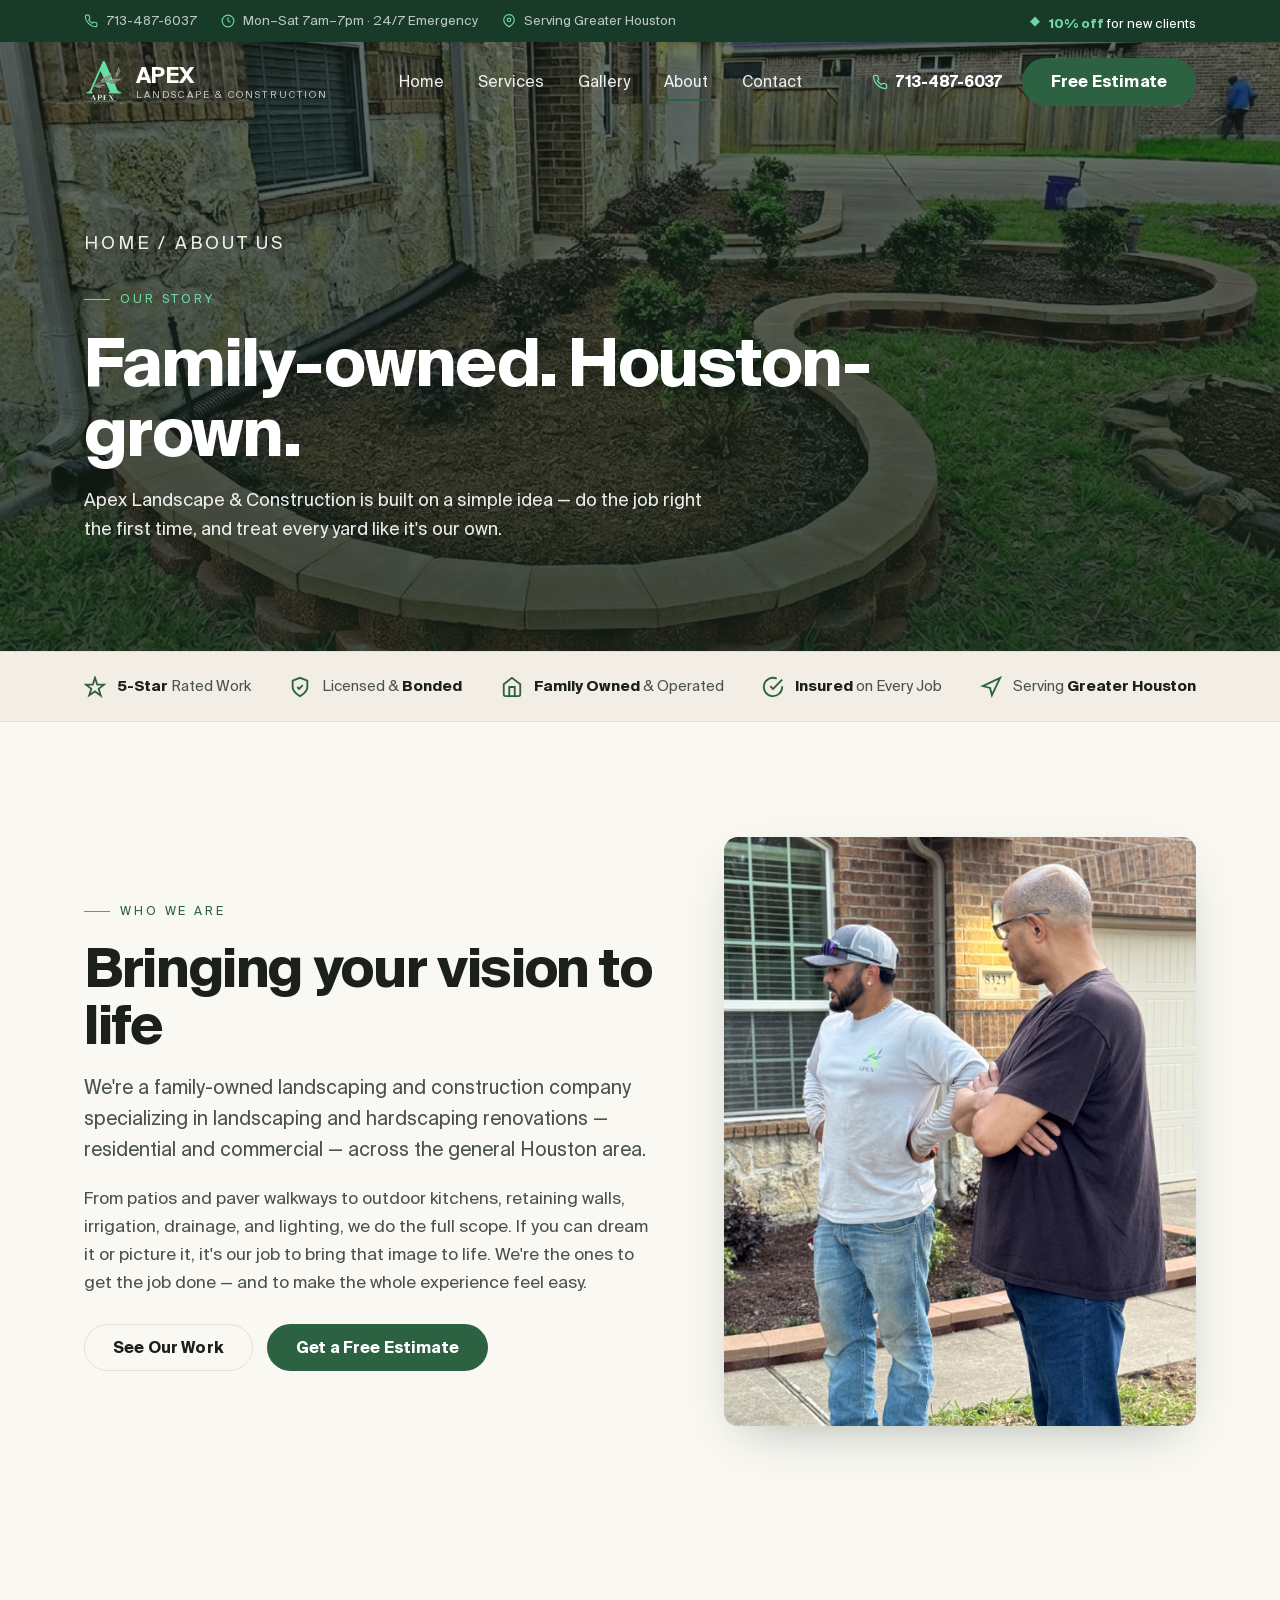
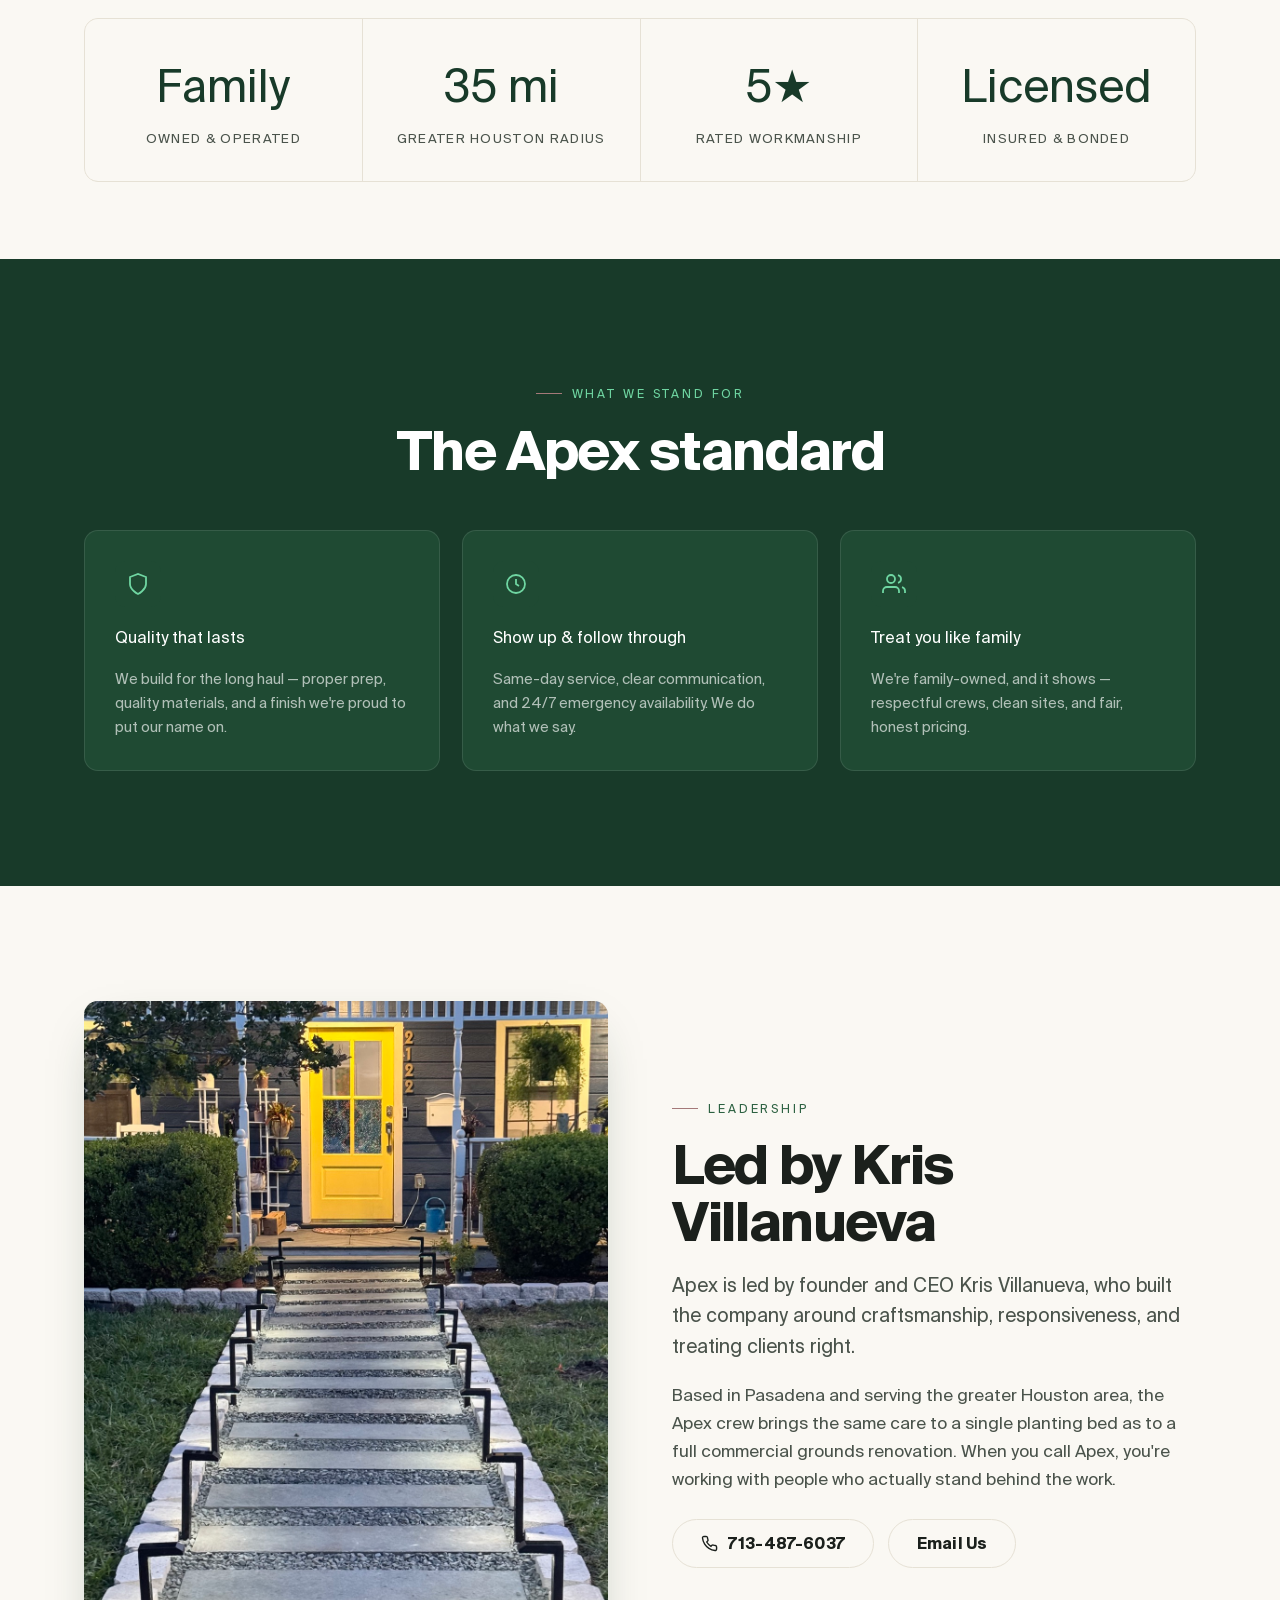
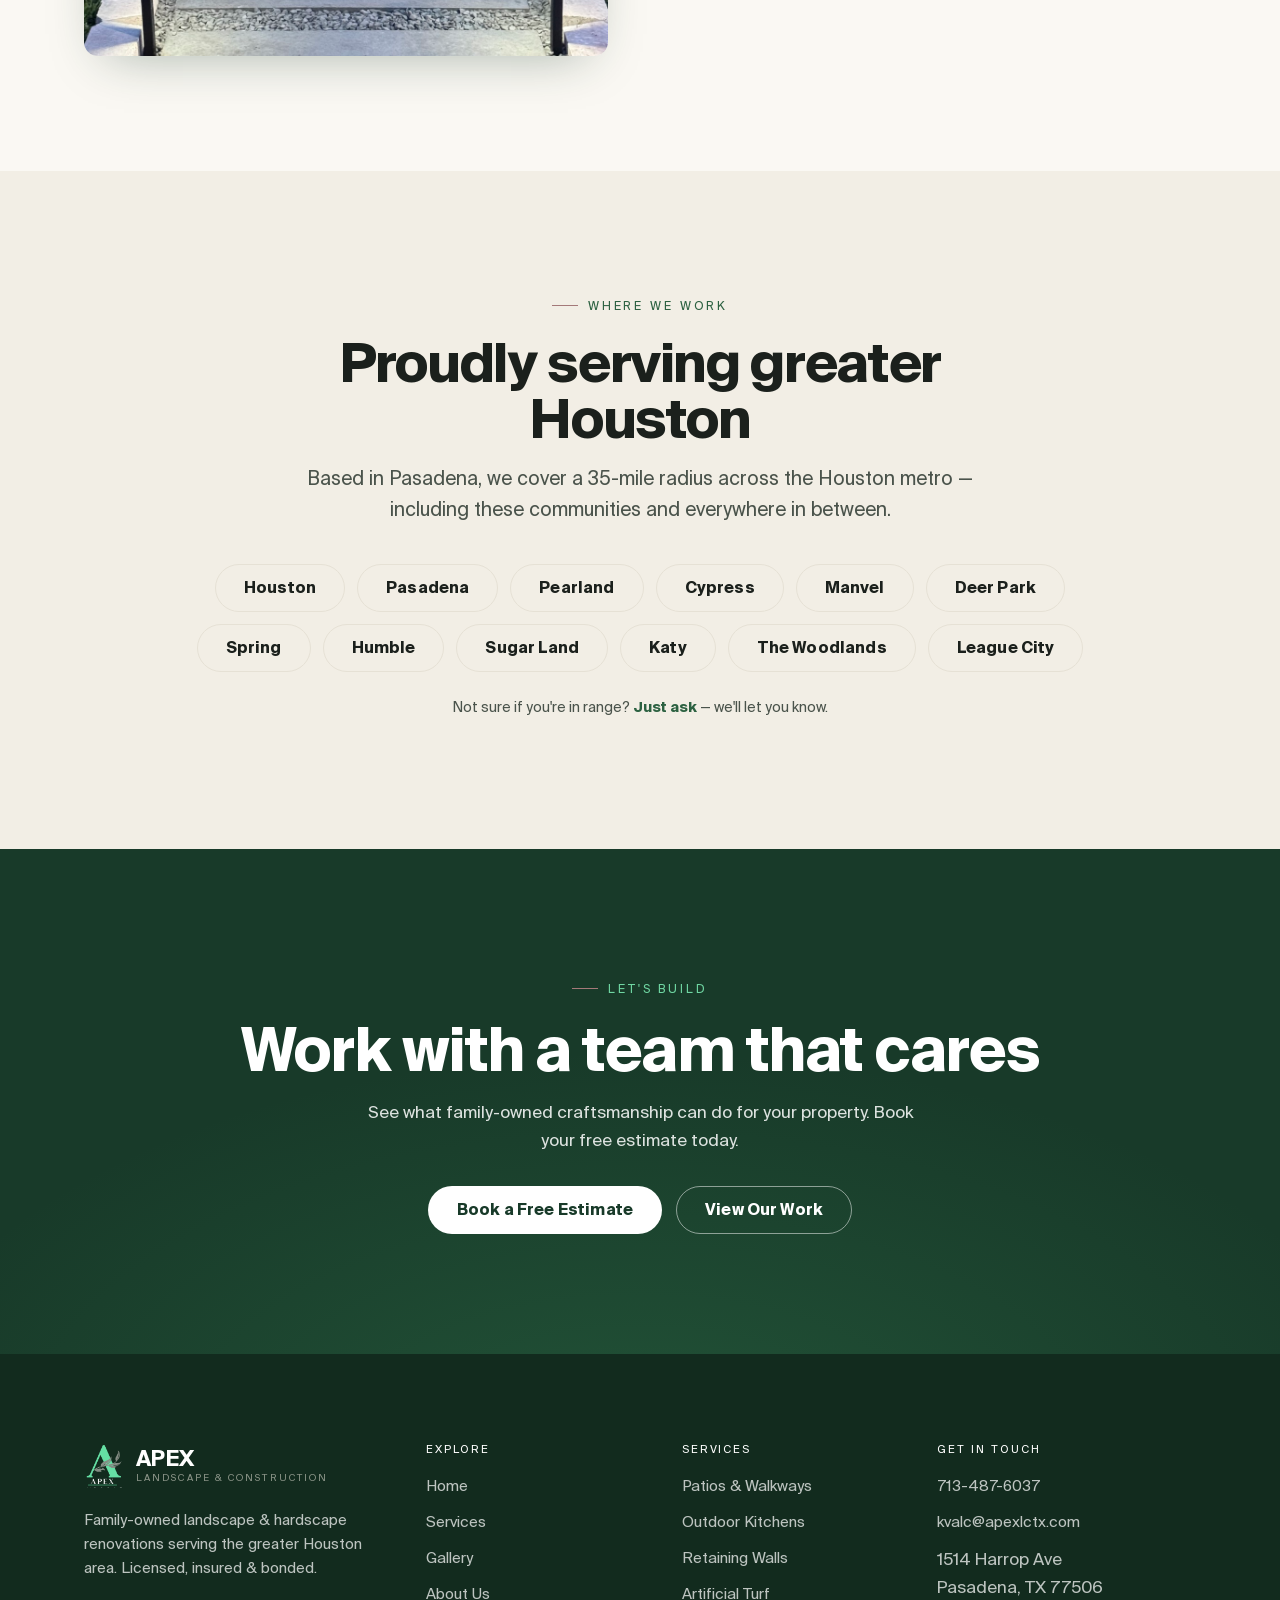
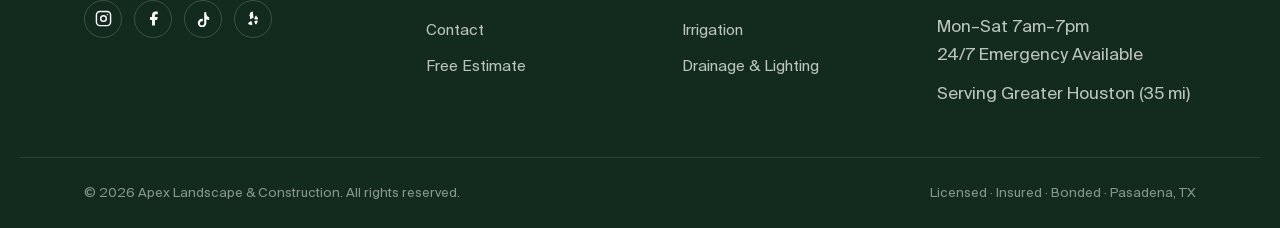
==== about.html @ d3e6e13d "new" ====
<!DOCTYPE html>
<html lang="en">
<head>
<meta charset="UTF-8">
<meta name="viewport" content="width=device-width, initial-scale=1">
<title>About Us — Apex Landscape &amp; Construction | Family-Owned, Houston</title>
<meta name="description" content="Apex Landscape &amp; Construction is a family-owned, licensed &amp; insured landscape and hardscape company serving the greater Houston area. Meet the team behind the work.">
<link rel="icon" type="image/png" href="assets/img/brand/favicon.png"><link rel="stylesheet" href="assets/css/site.css">
</head>
<body>

<!-- ============ UTILITY BAR ============ -->
<div class="utility">
  <div class="utility__inner">
    <div class="u-left">
      <span class="u-item"><svg viewBox="0 0 24 24" fill="none" stroke="currentColor" stroke-width="2"><path d="M22 16.92v3a2 2 0 0 1-2.18 2 19.79 19.79 0 0 1-8.63-3.07 19.5 19.5 0 0 1-6-6 19.79 19.79 0 0 1-3.07-8.67A2 2 0 0 1 4.11 2h3a2 2 0 0 1 2 1.72c.13.96.36 1.9.7 2.81a2 2 0 0 1-.45 2.11L8.09 9.91a16 16 0 0 0 6 6l1.27-1.27a2 2 0 0 1 2.11-.45c.9.34 1.85.57 2.81.7A2 2 0 0 1 22 16.92z"/></svg><a href="tel:+17134876037">713-487-6037</a></span>
      <span class="u-item hide-sm"><svg viewBox="0 0 24 24" fill="none" stroke="currentColor" stroke-width="2"><circle cx="12" cy="12" r="10"/><path d="M12 6v6l4 2"/></svg>Mon–Sat 7am–7pm · 24/7 Emergency</span>
      <span class="u-item hide-sm"><svg viewBox="0 0 24 24" fill="none" stroke="currentColor" stroke-width="2"><path d="M21 10c0 7-9 12-9 12s-9-5-9-12a9 9 0 0 1 18 0z"/><circle cx="12" cy="10" r="3"/></svg>Serving Greater Houston</span>
    </div>
    <div class="u-offer"><span class="diamond">◆</span>
      <span class="u-rotator">
        <span><b>10% off</b> for new clients</span>
        <span><b>10% off</b> military &amp; first responders</span>
        <span><b>Free</b> on-site estimates &amp; quotes</span>
      </span>
    </div>
  </div>
</div>

<!-- ============ NAV ============ -->
<header class="nav nav--over">
  <div class="nav__inner">
    <a href="index.html" class="brand" aria-label="Apex Landscape &amp; Construction home">
      <img src="assets/img/brand/logo-mark.png" alt="" class="brand__mark">
      <span class="brand__name"><b>APEX</b><span>Landscape &amp; Construction</span></span>
    </a>
    <nav class="nav__links" aria-label="Primary">
      <a href="index.html">Home</a><a href="services.html">Services</a><a href="gallery.html">Gallery</a><a href="about.html" class="active">About</a><a href="contact.html">Contact</a>
    </nav>
    <div class="nav__right">
      <a href="tel:+17134876037" class="nav__phone"><svg viewBox="0 0 24 24" fill="none" stroke="currentColor" stroke-width="2"><path d="M22 16.92v3a2 2 0 0 1-2.18 2 19.79 19.79 0 0 1-8.63-3.07 19.5 19.5 0 0 1-6-6 19.79 19.79 0 0 1-3.07-8.67A2 2 0 0 1 4.11 2h3a2 2 0 0 1 2 1.72c.13.96.36 1.9.7 2.81a2 2 0 0 1-.45 2.11L8.09 9.91a16 16 0 0 0 6 6l1.27-1.27a2 2 0 0 1 2.11-.45c.9.34 1.85.57 2.81.7A2 2 0 0 1 22 16.92z"/></svg>713-487-6037</a>
      <a href="estimate.html" class="btn btn--primary">Free Estimate</a>
    </div>
    <button class="nav__toggle" aria-label="Open menu"><span></span><span></span><span></span></button>
  </div>
</header>
<div class="mobile-menu" id="mobileMenu">
  <button class="mm-close" aria-label="Close menu">&times;</button>
  <a href="index.html">Home</a><a href="services.html">Services</a><a href="gallery.html">Gallery</a><a href="about.html">About</a><a href="contact.html">Contact</a><a href="estimate.html">Free Estimate</a>
  <div class="mm-contact"><a href="tel:+17134876037">713-487-6037</a><a href="mailto:kvalc@apexlctx.com">kvalc@apexlctx.com</a><span>Mon–Sat 7am–7pm · 24/7 Emergency</span></div>
</div>

<!-- ============ PAGE HERO ============ -->
<section class="phero">
  <div class="phero__media"><img src="assets/img/projects/cypress/16.jpg" alt="Apex landscaping project"></div>
  <div class="wrap">
    <p class="crumbs"><a href="index.html">Home</a> / About Us</p>
    <span class="eyebrow">Our Story</span>
    <h1>Family-owned. Houston-grown.</h1>
    <p>Apex Landscape &amp; Construction is built on a simple idea — do the job right the first time, and treat every yard like it's our own.</p>
  </div>
</section>

<!-- ============ TRUST BAR ============ -->
<div class="trustbar">
  <div class="trustbar__inner">
    <div class="tb-item"><svg viewBox="0 0 24 24" fill="none" stroke="currentColor" stroke-width="2"><path d="M12 2l2.4 7.4H22l-6 4.6 2.3 7.4-6.3-4.6L5.7 21 8 14 2 9.4h7.6z"/></svg><span><b>5-Star</b> Rated Work</span></div>
    <div class="tb-item"><svg viewBox="0 0 24 24" fill="none" stroke="currentColor" stroke-width="2"><path d="M12 22s8-4 8-10V5l-8-3-8 3v7c0 6 8 10 8 10z"/><path d="M9 12l2 2 4-4"/></svg><span>Licensed &amp; <b>Bonded</b></span></div>
    <div class="tb-item"><svg viewBox="0 0 24 24" fill="none" stroke="currentColor" stroke-width="2"><path d="M3 9l9-7 9 7v11a2 2 0 0 1-2 2H5a2 2 0 0 1-2-2z"/><path d="M9 22V12h6v10"/></svg><span><b>Family Owned</b> &amp; Operated</span></div>
    <div class="tb-item"><svg viewBox="0 0 24 24" fill="none" stroke="currentColor" stroke-width="2"><path d="M22 11.08V12a10 10 0 1 1-5.93-9.14"/><path d="M22 4L12 14.01l-3-3"/></svg><span><b>Insured</b> on Every Job</span></div>
    <div class="tb-item"><svg viewBox="0 0 24 24" fill="none" stroke="currentColor" stroke-width="2"><path d="M3 11l19-9-9 19-2-8-8-2z"/></svg><span>Serving <b>Greater Houston</b></span></div>
  </div>
</div>


<!-- ============ STORY ============ -->
<section class="section">
  <div class="wrap">
    <div class="split split--wide-text">
      <div class="reveal">
        <span class="eyebrow">Who We Are</span>
        <h2 class="h-lg">Bringing your vision to life</h2>
        <p class="lede" style="margin-top:20px">We're a family-owned landscaping and construction company specializing in landscaping and hardscaping renovations — residential and commercial — across the general Houston area.</p>
        <p style="margin-top:16px;color:var(--ink-soft)">From patios and paver walkways to outdoor kitchens, retaining walls, irrigation, drainage, and lighting, we do the full scope. If you can dream it or picture it, it's our job to bring that image to life. We're the ones to get the job done — and to make the whole experience feel easy.</p>
        <div class="btn-row" style="margin-top:28px">
          <a href="gallery.html" class="btn btn--ghost">See Our Work</a>
          <a href="estimate.html" class="btn btn--primary">Get a Free Estimate</a>
        </div>
      </div>
      <div class="split__media reveal" data-d="1"><img src="assets/img/projects/cypress/05.jpg" alt="Apex team member discussing a project with a homeowner"></div>
    </div>
  </div>
</section>

<!-- ============ STATS ============ -->
<section class="section--tight wrap">
  <div class="stats reveal">
    <div class="stat"><b>Family</b><span>Owned &amp; Operated</span></div>
    <div class="stat"><b>35 mi</b><span>Greater Houston Radius</span></div>
    <div class="stat"><b>5★</b><span>Rated Workmanship</span></div>
    <div class="stat"><b>Licensed</b><span>Insured &amp; Bonded</span></div>
  </div>
</section>

<!-- ============ VALUES ============ -->
<section class="section section--forest">
  <div class="wrap">
    <div class="section-head section-head--center reveal" style="margin-bottom:52px">
      <span class="eyebrow eyebrow--center">What We Stand For</span>
      <h2 class="h-lg">The Apex standard</h2>
    </div>
    <div class="svc-grid">
      <article class="quote reveal" style="text-align:left">
        <div style="width:46px;height:46px;border-radius:11px;background:var(--forest-2);color:var(--mint);display:grid;place-items:center;margin-bottom:18px"><svg viewBox="0 0 24 24" width="24" height="24" fill="none" stroke="currentColor" stroke-width="1.8"><path d="M12 22s8-4 8-10V5l-8-3-8 3v7c0 6 8 10 8 10z"/></svg></div>
        <p style="font-style:normal;font-family:var(--sans);font-size:1rem;color:#fff">Quality that lasts</p>
        <cite style="color:rgba(255,255,255,.65);font-family:var(--sans);font-weight:400;font-size:.92rem;margin-top:8px">We build for the long haul — proper prep, quality materials, and a finish we're proud to put our name on.</cite>
      </article>
      <article class="quote reveal" data-d="1" style="text-align:left">
        <div style="width:46px;height:46px;border-radius:11px;background:var(--forest-2);color:var(--mint);display:grid;place-items:center;margin-bottom:18px"><svg viewBox="0 0 24 24" width="24" height="24" fill="none" stroke="currentColor" stroke-width="1.8"><circle cx="12" cy="12" r="9"/><path d="M12 7v5l3 2"/></svg></div>
        <p style="font-style:normal;font-family:var(--sans);font-size:1rem;color:#fff">Show up &amp; follow through</p>
        <cite style="color:rgba(255,255,255,.65);font-family:var(--sans);font-weight:400;font-size:.92rem;margin-top:8px">Same-day service, clear communication, and 24/7 emergency availability. We do what we say.</cite>
      </article>
      <article class="quote reveal" data-d="2" style="text-align:left">
        <div style="width:46px;height:46px;border-radius:11px;background:var(--forest-2);color:var(--mint);display:grid;place-items:center;margin-bottom:18px"><svg viewBox="0 0 24 24" width="24" height="24" fill="none" stroke="currentColor" stroke-width="1.8"><path d="M17 21v-2a4 4 0 0 0-4-4H5a4 4 0 0 0-4 4v2M9 11a4 4 0 1 0 0-8 4 4 0 0 0 0 8zM23 21v-2a4 4 0 0 0-3-3.87M16 3.13a4 4 0 0 1 0 7.75"/></svg></div>
        <p style="font-style:normal;font-family:var(--sans);font-size:1rem;color:#fff">Treat you like family</p>
        <cite style="color:rgba(255,255,255,.65);font-family:var(--sans);font-weight:400;font-size:.92rem;margin-top:8px">We're family-owned, and it shows — respectful crews, clean sites, and fair, honest pricing.</cite>
      </article>
    </div>
  </div>
</section>

<!-- ============ FOUNDER ============ -->
<section class="section">
  <div class="wrap">
    <div class="split split--reverse">
      <div class="split__media reveal"><img src="assets/img/projects/houston/05.jpg" alt="Finished front walkway with lighting by Apex"></div>
      <div class="reveal" data-d="1">
        <span class="eyebrow">Leadership</span>
        <h2 class="h-lg">Led by Kris Villanueva</h2>
        <p class="lede" style="margin-top:20px">Apex is led by founder and CEO Kris Villanueva, who built the company around craftsmanship, responsiveness, and treating clients right.</p>
        <p style="margin-top:16px;color:var(--ink-soft)">Based in Pasadena and serving the greater Houston area, the Apex crew brings the same care to a single planting bed as to a full commercial grounds renovation. When you call Apex, you're working with people who actually stand behind the work.</p>
        <div style="margin-top:26px;display:flex;gap:14px;flex-wrap:wrap">
          <a href="tel:+17134876037" class="btn btn--ghost"><svg viewBox="0 0 24 24" width="17" height="17" fill="none" stroke="currentColor" stroke-width="2"><path d="M22 16.92v3a2 2 0 0 1-2.18 2 19.79 19.79 0 0 1-8.63-3.07 19.5 19.5 0 0 1-6-6 19.79 19.79 0 0 1-3.07-8.67A2 2 0 0 1 4.11 2h3a2 2 0 0 1 2 1.72c.13.96.36 1.9.7 2.81a2 2 0 0 1-.45 2.11L8.09 9.91a16 16 0 0 0 6 6l1.27-1.27a2 2 0 0 1 2.11-.45c.9.34 1.85.57 2.81.7A2 2 0 0 1 22 16.92z"/></svg>713-487-6037</a>
          <a href="mailto:kvalc@apexlctx.com" class="btn btn--ghost">Email Us</a>
        </div>
      </div>
    </div>
  </div>
</section>

<!-- ============ SERVICE AREA ============ -->
<section class="section section--cream">
  <div class="wrap">
    <div class="section-head section-head--center reveal" style="margin-bottom:40px">
      <span class="eyebrow eyebrow--center">Where We Work</span>
      <h2 class="h-lg">Proudly serving greater Houston</h2>
      <p class="lede" style="margin:16px auto 0">Based in Pasadena, we cover a 35-mile radius across the Houston metro — including these communities and everywhere in between.</p>
    </div>
    <div class="reveal" style="display:flex;flex-wrap:wrap;gap:12px;justify-content:center;max-width:900px;margin:0 auto">
      <span class="btn btn--ghost" style="pointer-events:none">Houston</span>
      <span class="btn btn--ghost" style="pointer-events:none">Pasadena</span>
      <span class="btn btn--ghost" style="pointer-events:none">Pearland</span>
      <span class="btn btn--ghost" style="pointer-events:none">Cypress</span>
      <span class="btn btn--ghost" style="pointer-events:none">Manvel</span>
      <span class="btn btn--ghost" style="pointer-events:none">Deer Park</span>
      <span class="btn btn--ghost" style="pointer-events:none">Spring</span>
      <span class="btn btn--ghost" style="pointer-events:none">Humble</span>
      <span class="btn btn--ghost" style="pointer-events:none">Sugar Land</span>
      <span class="btn btn--ghost" style="pointer-events:none">Katy</span>
      <span class="btn btn--ghost" style="pointer-events:none">The Woodlands</span>
      <span class="btn btn--ghost" style="pointer-events:none">League City</span>
    </div>
    <p class="center muted" style="margin-top:24px;font-size:.9rem">Not sure if you're in range? <a href="contact.html" style="color:var(--moss);font-weight:600">Just ask</a> — we'll let you know.</p>
  </div>
</section>

<!-- ============ FINAL CTA ============ -->
<section class="cta-final">
  <div class="wrap">
    <span class="eyebrow eyebrow--center" style="color:var(--mint);justify-content:center">Let's Build</span>
    <h2>Work with a team that cares</h2>
    <p>See what family-owned craftsmanship can do for your property. Book your free estimate today.</p>
    <div class="btn-row" style="justify-content:center">
      <a href="estimate.html" class="btn btn--light">Book a Free Estimate</a>
      <a href="gallery.html" class="btn btn--outline-light">View Our Work</a>
    </div>
  </div>
</section>

<!-- ============ FOOTER ============ -->
<footer class="footer">
  <div class="footer__top">
    <div class="footer__brand">
      <a href="index.html" class="brand"><img src="assets/img/brand/logo-mark.png" alt="" class="brand__mark"><span class="brand__name"><b>APEX</b><span>Landscape &amp; Construction</span></span></a>
      <p>Family-owned landscape &amp; hardscape renovations serving the greater Houston area. Licensed, insured &amp; bonded.</p>
      <div class="footer__socials">
        <a href="https://instagram.com/apexlctx" target="_blank" rel="noopener" aria-label="Instagram"><svg viewBox="0 0 24 24" fill="none" stroke="currentColor" stroke-width="2"><rect x="2" y="2" width="20" height="20" rx="5"/><circle cx="12" cy="12" r="4"/><circle cx="17.5" cy="6.5" r="1" fill="currentColor" stroke="none"/></svg></a>
        <a href="https://www.facebook.com/p/Apex-Landscape-Construction-61576820129948/" target="_blank" rel="noopener" aria-label="Facebook"><svg viewBox="0 0 24 24" fill="currentColor"><path d="M18 2h-3a5 5 0 0 0-5 5v3H7v4h3v8h4v-8h3l1-4h-4V7a1 1 0 0 1 1-1h3z"/></svg></a>
        <a href="https://tiktok.com/@apexlctx" target="_blank" rel="noopener" aria-label="TikTok"><svg viewBox="0 0 24 24" fill="currentColor"><path d="M16 3v3.5a5.5 5.5 0 0 0 4 4V14a8.5 8.5 0 0 1-4-1v5.5a6 6 0 1 1-6-6c.3 0 .7 0 1 .1V16a3 3 0 1 0 2 2.8V3z"/></svg></a>
        <a href="https://www.yelp.com/biz/apex-landscape-and-construction-pasadena" target="_blank" rel="noopener" aria-label="Yelp"><svg viewBox="0 0 24 24" fill="currentColor"><path d="M11 2c-2 .4-4 1.2-4 2.5V13l5-2zM9 15l-4 3c-.8.6-.5 2 .5 2.3l3.5 1c1 .3 1.8-.7 1.4-1.6l-1.4-3.7zM13 16l1.5 3.7c.4.9 1.5.7 1.9-.2l1.6-3.2c.4-.8-.3-1.7-1.2-1.5zM13 13l4 .5c1 .1 1.7-.9 1.2-1.8l-1.8-3c-.5-.9-1.9-.6-2 .4zM11 12l-3-5c-.6-1-2-.6-2.2.5"/></svg></a>
      </div>
    </div>
    <div class="footer__col"><h4>Explore</h4><a href="index.html">Home</a><a href="services.html">Services</a><a href="gallery.html">Gallery</a><a href="about.html">About Us</a><a href="contact.html">Contact</a><a href="estimate.html">Free Estimate</a></div>
    <div class="footer__col"><h4>Services</h4><a href="services.html#patios">Patios &amp; Walkways</a><a href="services.html#kitchens">Outdoor Kitchens</a><a href="services.html#walls">Retaining Walls</a><a href="services.html#turf">Artificial Turf</a><a href="services.html#irrigation">Irrigation</a><a href="services.html#lighting">Drainage &amp; Lighting</a></div>
    <div class="footer__col"><h4>Get In Touch</h4><a href="tel:+17134876037">713-487-6037</a><a href="mailto:kvalc@apexlctx.com">kvalc@apexlctx.com</a><span style="display:block;margin-bottom:11px">1514 Harrop Ave<br>Pasadena, TX 77506</span><span style="display:block;margin-bottom:11px">Mon–Sat 7am–7pm<br>24/7 Emergency Available</span><span style="display:block">Serving Greater Houston (35 mi)</span></div>
  </div>
  <div class="footer__bottom"><span>© <span data-year>2026</span> Apex Landscape &amp; Construction. All rights reserved.</span><span>Licensed · Insured · Bonded · Pasadena, TX</span></div>
</footer>
<script src="assets/js/site.js"></script>
</body>
</html>
---- assets/css/site.css ----
/* ==========================================================================
   Apex Landscape & Construction — shared design system
   Hybrid: elegant light base (Allied) + dark full-bleed image bands (ORO)
   Palette: deep earthy green primary, mauve accent, warm neutrals
   ========================================================================== */

/* ---- self-hosted Suisse Intl ---- */
@font-face{font-family:"Suisse Intl";src:url("../fonts/SuisseIntl-Light.ttf") format("truetype");font-weight:300;font-style:normal;font-display:swap}
@font-face{font-family:"Suisse Intl";src:url("../fonts/SuisseIntl-Regular.ttf") format("truetype");font-weight:400;font-style:normal;font-display:swap}
@font-face{font-family:"Suisse Intl";src:url("../fonts/SuisseIntl-Bold.ttf") format("truetype");font-weight:700;font-style:normal;font-display:swap}

:root{
  /* greens */
  --forest:#183a29;      /* deepest — dark bands, footer */
  --forest-2:#1f4a33;
  --moss:#2c6141;        /* mid green — buttons, links */
  --leaf:#3f9d63;        /* brand-adjacent bright accent */
  --mint:#6fd6a2;        /* logo mint — sparing highlights */
  /* accent */
  --clay:#a47979;        /* mauve accent from brand */
  --clay-soft:#c6a6a0;
  /* neutrals */
  --ink:#1b201c;         /* body text */
  --ink-soft:#4a534b;
  --paper:#faf8f3;       /* page background */
  --cream:#f2eee5;       /* alt section */
  --stone:#e6e1d5;       /* borders / cards */
  --sage:#8a9387;        /* logo leaf gray */
  --white:#ffffff;
  /* type */
  --display:"Suisse Intl",-apple-system,BlinkMacSystemFont,"Segoe UI",Helvetica,Arial,sans-serif;
  --sans:"Suisse Intl",-apple-system,BlinkMacSystemFont,"Segoe UI",Helvetica,Arial,sans-serif;
  --mono:"Suisse Intl",-apple-system,BlinkMacSystemFont,"Segoe UI",sans-serif;
  /* system */
  --maxw:1240px;
  --gut:clamp(20px,5vw,64px);
  --radius:14px;
  --shadow:0 18px 50px -22px rgba(24,58,41,.4);
  --shadow-sm:0 8px 24px -14px rgba(24,58,41,.35);
  --ease:cubic-bezier(.16,.84,.44,1);
}

*,*::before,*::after{box-sizing:border-box}
html{scroll-behavior:smooth;-webkit-text-size-adjust:100%}
body{
  margin:0;font-family:var(--sans);color:var(--ink);background:var(--paper);
  font-size:17px;line-height:1.65;-webkit-font-smoothing:antialiased;
  overflow-x:hidden;
}
img{max-width:100%;display:block}
a{color:inherit;text-decoration:none}
h1,h2,h3,h4{font-family:var(--display);font-weight:700;line-height:1.04;margin:0;
  letter-spacing:-.025em}
p{margin:0 0 1em}
ul{margin:0;padding:0;list-style:none}

/* ---------- layout helpers ---------- */
.wrap{max-width:var(--maxw);margin:0 auto;padding-inline:var(--gut)}
.section{padding-block:clamp(64px,9vw,130px)}
.section--tight{padding-block:clamp(48px,6vw,84px)}
.eyebrow{font-family:var(--mono);text-transform:uppercase;letter-spacing:.24em;
  font-size:12px;color:var(--moss);display:inline-flex;align-items:center;gap:10px;margin:0 0 18px}
.eyebrow::before{content:"";width:26px;height:1px;background:var(--clay)}
.eyebrow--center{justify-content:center}
.h-xl{font-size:clamp(2.6rem,6vw,5rem)}
.h-lg{font-size:clamp(2rem,4.4vw,3.4rem)}
.h-md{font-size:clamp(1.5rem,2.6vw,2.1rem)}
.lede{font-size:clamp(1.05rem,1.5vw,1.28rem);color:var(--ink-soft);line-height:1.6;max-width:60ch}
.center{text-align:center}
.muted{color:var(--ink-soft)}
em,.serif-em{font-style:italic;font-family:var(--display)}

/* ---------- buttons ---------- */
.btn{display:inline-flex;align-items:center;gap:10px;font-family:var(--sans);
  font-weight:600;font-size:.98rem;letter-spacing:.01em;padding:15px 28px;border-radius:100px;
  cursor:pointer;border:1.5px solid transparent;transition:.35s var(--ease);white-space:nowrap;line-height:1}
.btn svg{width:17px;height:17px}
.btn--primary{background:var(--moss);color:#fff}
.btn--primary:hover{background:var(--forest);transform:translateY(-2px);box-shadow:var(--shadow-sm)}
.btn--ghost{background:transparent;color:var(--ink);border-color:var(--stone)}
.btn--ghost:hover{border-color:var(--moss);color:var(--moss)}
.btn--light{background:#fff;color:var(--forest)}
.btn--light:hover{transform:translateY(-2px);box-shadow:0 16px 40px -18px rgba(0,0,0,.6)}
.btn--outline-light{background:transparent;color:#fff;border-color:rgba(255,255,255,.5)}
.btn--outline-light:hover{background:rgba(255,255,255,.12);border-color:#fff}
.btn-row{display:flex;flex-wrap:wrap;gap:14px}

/* ---------- utility bar ---------- */
.utility{position:fixed;top:0;left:0;right:0;z-index:101;background:var(--forest);
  color:rgba(255,255,255,.72);font-size:13px;transition:transform .4s var(--ease)}
.utility.hide{transform:translateY(-100%)}
.utility__inner{max-width:var(--maxw);margin:0 auto;padding-inline:var(--gut);
  height:42px;display:flex;align-items:center;justify-content:space-between;gap:20px}
.utility a{color:rgba(255,255,255,.72);transition:color .2s}
.utility a:hover{color:#fff}
.u-left{display:flex;gap:24px;align-items:center}
.u-item{display:flex;align-items:center;gap:8px;white-space:nowrap}
.u-item svg{width:14px;height:14px;color:var(--mint);flex:none}
.u-offer{display:flex;align-items:center;gap:8px;color:#fff;font-weight:500;white-space:nowrap;
  overflow:hidden}
.u-offer b{color:var(--mint)}
.u-offer .diamond{color:var(--mint)}
.u-rotator{position:relative;height:1.3em;overflow:hidden}
.u-rotator span{display:block;animation:none}
@media(max-width:860px){.u-item.hide-sm{display:none}.u-left{gap:16px}}
@media(max-width:520px){.u-offer{display:none}}

/* ---------- top nav ---------- */
.nav{position:fixed;top:42px;left:0;right:0;z-index:100;
  transition:.4s var(--ease);padding-block:16px}
.nav.scrolled{top:0}
.nav__inner{max-width:var(--maxw);margin:0 auto;padding-inline:var(--gut);
  display:flex;align-items:center;justify-content:space-between;gap:24px}
.brand{display:flex;align-items:center;gap:12px}
.brand__mark{width:40px;height:44px;object-fit:contain;flex:none}
.brand__name{display:flex;flex-direction:column;line-height:1}
.brand__name b{font-family:var(--display);font-weight:600;font-size:1.32rem;letter-spacing:.02em;color:var(--forest)}
.brand__name span{font-family:var(--mono);font-size:9.5px;letter-spacing:.22em;
  text-transform:uppercase;color:var(--sage);margin-top:4px}
.nav__links{display:flex;align-items:center;gap:34px}
.nav__links a{font-weight:500;font-size:.97rem;color:var(--ink);position:relative;padding-block:6px}
.nav__links a::after{content:"";position:absolute;left:0;bottom:0;width:0;height:2px;
  background:var(--moss);transition:width .3s var(--ease)}
.nav__links a:hover::after,.nav__links a.active::after{width:100%}
.nav__right{display:flex;align-items:center;gap:20px}
.nav__phone{display:flex;align-items:center;gap:8px;font-weight:600;color:var(--forest);font-size:.95rem}
.nav__phone svg{width:16px;height:16px;color:var(--moss)}

/* transparent-over-hero state */
.nav--over .brand__name b{color:#fff}
.nav--over .brand__name span{color:rgba(255,255,255,.7)}
.nav--over .nav__links a{color:rgba(255,255,255,.92)}
.nav--over .nav__phone{color:#fff}
.nav--over .nav__phone svg{color:var(--mint)}
.nav--over .btn--ghost{color:#fff;border-color:rgba(255,255,255,.45)}
.nav--over .btn--ghost:hover{border-color:#fff}

/* scrolled — solid */
.nav.scrolled{background:rgba(250,248,243,.92);backdrop-filter:blur(14px);
  box-shadow:0 1px 0 rgba(27,32,28,.08);padding-block:10px}
.nav.scrolled.nav--over .brand__name b{color:var(--forest)}
.nav.scrolled.nav--over .brand__name span{color:var(--sage)}
.nav.scrolled.nav--over .nav__links a{color:var(--ink)}
.nav.scrolled.nav--over .nav__phone{color:var(--forest)}
.nav.scrolled.nav--over .nav__phone svg{color:var(--moss)}
.nav.scrolled.nav--over .btn--ghost{color:var(--ink);border-color:var(--stone)}

.nav__toggle{display:none;background:none;border:0;cursor:pointer;padding:8px;flex:none}
.nav__toggle span{display:block;width:24px;height:2px;background:var(--forest);margin:5px 0;
  transition:.3s var(--ease);border-radius:2px}
.nav--over .nav__toggle span{background:#fff}
.nav.scrolled.nav--over .nav__toggle span{background:var(--forest)}

/* mobile drawer */
.mobile-menu{position:fixed;inset:0;z-index:99;background:var(--forest);
  display:flex;flex-direction:column;justify-content:center;padding:var(--gut);
  transform:translateY(-100%);transition:transform .5s var(--ease);visibility:hidden}
.mobile-menu.open{transform:translateY(0);visibility:visible}
.mobile-menu a{color:#fff;font-family:var(--display);font-size:clamp(1.8rem,7vw,2.6rem);
  padding:12px 0;border-bottom:1px solid rgba(255,255,255,.12)}
.mobile-menu .mm-contact{margin-top:32px;font-family:var(--sans);font-size:1rem;color:var(--mint);display:flex;flex-direction:column;gap:8px}
.mobile-menu .mm-contact a{font-family:var(--sans);font-size:1rem;border:0;padding:0;color:#fff}
.mm-close{position:absolute;top:22px;right:var(--gut);background:none;border:0;color:#fff;font-size:2rem;cursor:pointer;line-height:1}

/* ---------- hero ---------- */
.hero{position:relative;min-height:96vh;display:flex;align-items:center;
  color:#fff;overflow:hidden;padding-top:clamp(124px,15vh,172px);padding-bottom:clamp(48px,6vw,80px)}
.hero__media{position:absolute;inset:0;z-index:0}
.hero__media>img{width:100%;height:100%;object-fit:cover}
.hero__media::after{content:"";position:absolute;inset:0;z-index:2;
  background:
    linear-gradient(180deg,rgba(15,32,22,.5) 0%,rgba(15,32,22,.18) 42%,rgba(15,32,22,.85) 100%),
    linear-gradient(115deg,rgba(24,58,41,.55) 0%,rgba(44,97,65,.28) 45%,rgba(24,58,41,.15) 100%)}
/* crossfading Ken-Burns slideshow (b-roll feel, real projects) */
.hero__slide{position:absolute;inset:0;z-index:1;opacity:0;will-change:opacity;
  animation:heroFade 28s infinite}
.hero__slide img{width:100%;height:100%;object-fit:cover;transform:scale(1);
  will-change:transform;animation:heroZoom 28s infinite}
.hero__slide:nth-child(1),.hero__slide:nth-child(1) img{animation-delay:0s}
.hero__slide:nth-child(2),.hero__slide:nth-child(2) img{animation-delay:7s}
.hero__slide:nth-child(3),.hero__slide:nth-child(3) img{animation-delay:14s}
.hero__slide:nth-child(4),.hero__slide:nth-child(4) img{animation-delay:21s}
@keyframes heroFade{0%{opacity:0}2%{opacity:1}22%{opacity:1}26%{opacity:0}100%{opacity:0}}
@keyframes heroZoom{0%{transform:scale(1.02)}26%{transform:scale(1.1)}100%{transform:scale(1.1)}}
@media (prefers-reduced-motion:reduce){
  .hero__slide{animation:none;opacity:0}
  .hero__slide:nth-child(1){opacity:1}
  .hero__slide img{animation:none;transform:none}
}
.hero__inner{position:relative;z-index:2;max-width:var(--maxw);margin:0 auto;
  padding-inline:var(--gut);width:100%}
.hero__inner .eyebrow{color:var(--mint)}
.hero__inner .eyebrow::before{background:var(--mint)}
.hero h1{font-size:clamp(2.7rem,7vw,5.6rem);max-width:16ch;text-shadow:0 2px 30px rgba(0,0,0,.35)}
.hero__sub{font-size:clamp(1.05rem,1.6vw,1.35rem);max-width:52ch;margin:22px 0 32px;
  color:rgba(255,255,255,.92)}
.hero__meta{display:flex;flex-wrap:wrap;gap:26px;margin-top:38px;padding-top:26px;
  border-top:1px solid rgba(255,255,255,.2)}
.hero__meta li{display:flex;align-items:center;gap:10px;font-size:.92rem;color:rgba(255,255,255,.9)}
.hero__meta svg{width:18px;height:18px;color:var(--mint);flex:none}

/* page hero (interior pages) */
.phero{position:relative;padding-top:clamp(140px,18vw,210px);padding-bottom:clamp(56px,7vw,90px);
  color:#fff;overflow:hidden}
.phero__media{position:absolute;inset:0;z-index:0}
.phero__media img{width:100%;height:100%;object-fit:cover}
.phero__media::after{content:"";position:absolute;inset:0;
  background:linear-gradient(180deg,rgba(15,32,22,.6),rgba(15,32,22,.78))}
.phero .wrap{position:relative;z-index:2}
.phero .eyebrow{color:var(--mint)}
.phero .eyebrow::before{background:var(--mint)}
.phero h1{font-size:clamp(2.4rem,5.5vw,4.2rem);max-width:18ch}
.phero p{color:rgba(255,255,255,.9);max-width:54ch;margin-top:18px;font-size:1.12rem}
.crumbs{font-family:var(--mono);font-size:11px;letter-spacing:.16em;text-transform:uppercase;
  color:rgba(255,255,255,.6);margin-bottom:22px}
.crumbs a:hover{color:#fff}

/* ---------- generic sections ---------- */
.section--cream{background:var(--cream)}
.section--forest{background:var(--forest);color:#fff}
.section--forest .lede,.section--forest .muted{color:rgba(255,255,255,.8)}
.section--forest .eyebrow{color:var(--mint)}
.split{display:grid;grid-template-columns:1fr 1fr;gap:clamp(32px,5vw,72px);align-items:center}
.split>*{min-width:0}
.split--wide-text{grid-template-columns:1.1fr .9fr}
.split--form{align-items:start;grid-template-columns:1.15fr .85fr}
.split__media{border-radius:var(--radius);overflow:hidden;box-shadow:var(--shadow);aspect-ratio:4/5}
.split__media img{width:100%;height:100%;object-fit:cover}
.section-head{max-width:64ch}
.section-head--center{margin:0 auto;text-align:center}

/* ---------- stat strip ---------- */
.stats{display:grid;grid-template-columns:repeat(4,1fr);gap:1px;background:var(--stone);
  border:1px solid var(--stone);border-radius:var(--radius);overflow:hidden}
.stats--forest{background:rgba(255,255,255,.12);border-color:transparent}
.stat{background:var(--paper);padding:30px 24px;text-align:center}
.stats--forest .stat{background:var(--forest-2)}
.stat b{font-family:var(--display);font-size:clamp(2rem,3.5vw,2.9rem);color:var(--forest);display:block;font-weight:500}
.stats--forest .stat b{color:var(--mint)}
.stat span{font-size:.82rem;color:var(--ink-soft);text-transform:uppercase;letter-spacing:.1em;font-family:var(--mono)}
.stats--forest .stat span{color:rgba(255,255,255,.7)}

/* ---------- service cards ---------- */
.svc-grid{display:grid;grid-template-columns:repeat(3,1fr);gap:22px}
.svc-card{background:#fff;border:1px solid var(--stone);border-radius:var(--radius);
  padding:32px 28px;transition:.4s var(--ease);position:relative;overflow:hidden}
.svc-card:hover{transform:translateY(-6px);box-shadow:var(--shadow);border-color:transparent}
.svc-card__icon{width:52px;height:52px;border-radius:12px;background:var(--cream);
  display:grid;place-items:center;margin-bottom:20px;color:var(--moss);transition:.4s var(--ease)}
.svc-card:hover .svc-card__icon{background:var(--moss);color:#fff}
.svc-card__icon svg{width:26px;height:26px}
.svc-card h3{font-size:1.28rem;margin-bottom:10px}
.svc-card p{font-size:.96rem;color:var(--ink-soft);margin:0}
.svc-card__link{display:inline-flex;align-items:center;gap:6px;margin-top:18px;
  font-weight:600;font-size:.9rem;color:var(--moss)}

/* image-forward service tiles (with photo) */
.tile-grid{display:grid;grid-template-columns:repeat(3,1fr);gap:20px}
.tile{position:relative;border-radius:var(--radius);overflow:hidden;aspect-ratio:4/5;
  display:flex;align-items:flex-end;color:#fff;isolation:isolate}
.tile img{position:absolute;inset:0;width:100%;height:100%;object-fit:cover;z-index:-2;transition:.7s var(--ease)}
.tile::after{content:"";position:absolute;inset:0;z-index:-1;
  background:linear-gradient(180deg,rgba(15,32,22,0) 30%,rgba(15,32,22,.85))}
.tile:hover img{transform:scale(1.06)}
.tile__body{padding:26px}
.tile__body h3{font-size:1.35rem}
.tile__body p{font-size:.9rem;color:rgba(255,255,255,.82);margin:6px 0 0}

/* ---------- process steps ---------- */
.steps{display:grid;grid-template-columns:repeat(4,1fr);gap:24px;counter-reset:step}
.step{position:relative;padding-top:28px}
.step::before{counter-increment:step;content:"0" counter(step);
  font-family:var(--display);font-size:2.6rem;color:var(--clay);opacity:.5;display:block;margin-bottom:8px}
.step h3{font-size:1.2rem;margin-bottom:8px}
.step p{font-size:.94rem;color:var(--ink-soft);margin:0}
.section--forest .step p{color:rgba(255,255,255,.72)}
.section--forest .step::before{color:var(--mint)}

/* ---------- full-bleed dark image band ---------- */
.band{position:relative;color:#fff;text-align:center;overflow:hidden;
  padding-block:clamp(90px,14vw,180px)}
.band__media{position:absolute;inset:0;z-index:0}
.band__media img{width:100%;height:100%;object-fit:cover}
.band__media::after{content:"";position:absolute;inset:0;background:rgba(15,32,22,.68)}
.band .wrap{position:relative;z-index:2}
.band h2{font-size:clamp(2rem,4.6vw,3.6rem);max-width:20ch;margin:0 auto}
.band p{max-width:52ch;margin:18px auto 30px;color:rgba(255,255,255,.88)}

/* ---------- testimonials ---------- */
.quote-grid{display:grid;grid-template-columns:repeat(3,1fr);gap:22px}
.quote{background:#fff;border:1px solid var(--stone);border-radius:var(--radius);padding:30px}
.section--forest .quote{background:var(--forest-2);border-color:rgba(255,255,255,.1)}
.quote .stars{color:var(--leaf);letter-spacing:2px;margin-bottom:14px;font-size:1rem}
.quote p{font-size:1.05rem;line-height:1.6;font-weight:400;color:var(--ink)}
.section--forest .quote p{color:#fff}
.quote cite{display:block;margin-top:16px;font-style:normal;font-weight:600;font-size:.9rem;color:var(--moss)}
.section--forest .quote cite{color:var(--mint)}
.quote cite span{display:block;font-weight:400;color:var(--ink-soft);font-size:.82rem}
.section--forest .quote cite span{color:rgba(255,255,255,.6)}

/* ---------- promo / offers ---------- */
.offers{display:grid;grid-template-columns:repeat(3,1fr);gap:20px}
.offer{border:1.5px dashed var(--clay-soft);border-radius:var(--radius);padding:28px;
  background:linear-gradient(180deg,#fff,var(--cream));text-align:center}
.offer b{font-family:var(--display);font-size:2.4rem;color:var(--clay);display:block}
.offer h3{font-size:1.1rem;margin:6px 0 6px}
.offer p{font-size:.9rem;color:var(--ink-soft);margin:0}

/* ---------- forms ---------- */
.form{display:grid;gap:18px}
.form__row{display:grid;grid-template-columns:1fr 1fr;gap:18px}
.field{display:flex;flex-direction:column;gap:7px}
.field label{font-size:.82rem;font-weight:600;letter-spacing:.02em;color:var(--forest)}
.field label .req{color:var(--clay)}
.field input,.field select,.field textarea{
  font-family:var(--sans);font-size:1rem;padding:13px 15px;border:1.5px solid var(--stone);
  border-radius:10px;background:#fff;color:var(--ink);transition:.25s var(--ease);width:100%}
.field textarea{resize:vertical;min-height:120px}
.field input:focus,.field select:focus,.field textarea:focus{
  outline:none;border-color:var(--moss);box-shadow:0 0 0 4px rgba(44,97,65,.12)}
.field--full{grid-column:1/-1}
.hp{position:absolute;left:-9999px;opacity:0;height:0;width:0}
.form__note{font-size:.82rem;color:var(--ink-soft)}
.form-success{display:none;background:var(--cream);border:1.5px solid var(--moss);
  border-radius:var(--radius);padding:26px 28px;color:var(--forest)}
.form-success.show{display:block}
.form-success h3{color:var(--forest);margin-bottom:6px}
.chips{display:flex;flex-wrap:wrap;gap:10px}
.chip{position:relative}
.chip input{position:absolute;opacity:0}
.chip label{display:inline-block;padding:9px 16px;border:1.5px solid var(--stone);border-radius:100px;
  font-size:.88rem;font-weight:500;cursor:pointer;transition:.25s var(--ease);color:var(--ink-soft)}
.chip input:checked+label{background:var(--moss);border-color:var(--moss);color:#fff}
.chip input:focus-visible+label{box-shadow:0 0 0 3px rgba(44,97,65,.25)}

/* ---------- contact info panel ---------- */
.info-list{display:grid;gap:22px}
.info-item{display:flex;gap:16px;align-items:flex-start}
.info-item__ic{width:44px;height:44px;border-radius:11px;background:var(--cream);color:var(--moss);
  display:grid;place-items:center;flex:none}
.section--forest .info-item__ic{background:var(--forest-2);color:var(--mint)}
.info-item__ic svg{width:21px;height:21px}
.info-item b{display:block;font-size:.78rem;text-transform:uppercase;letter-spacing:.12em;
  font-family:var(--mono);color:var(--sage);margin-bottom:3px}
.info-item a,.info-item span{color:var(--ink);font-weight:500}
.section--forest .info-item a,.section--forest .info-item span{color:#fff}
.section--forest .info-item b{color:rgba(255,255,255,.55)}

/* ---------- gallery ---------- */
.gal-filter{display:flex;flex-wrap:wrap;gap:10px;justify-content:center;margin-bottom:40px}
.gal-filter button{font-family:var(--sans);font-weight:600;font-size:.88rem;padding:9px 18px;
  border-radius:100px;border:1.5px solid var(--stone);background:#fff;color:var(--ink-soft);
  cursor:pointer;transition:.25s var(--ease)}
.gal-filter button:hover{border-color:var(--moss);color:var(--moss)}
.gal-filter button.active{background:var(--forest);border-color:var(--forest);color:#fff}
.masonry{columns:3;column-gap:16px}
.masonry figure{margin:0 0 16px;break-inside:avoid;border-radius:12px;overflow:hidden;
  position:relative;cursor:pointer;background:var(--stone)}
.masonry img{width:100%;display:block;transition:.6s var(--ease)}
.masonry figure::after{content:"";position:absolute;inset:0;background:rgba(15,32,22,0);transition:.35s var(--ease)}
.masonry figure:hover img{transform:scale(1.04)}
.masonry figure:hover::after{background:rgba(15,32,22,.18)}
.masonry figure figcaption{position:absolute;left:14px;bottom:12px;z-index:2;color:#fff;
  font-family:var(--mono);font-size:10.5px;letter-spacing:.14em;text-transform:uppercase;
  opacity:0;transform:translateY(6px);transition:.35s var(--ease);text-shadow:0 1px 6px rgba(0,0,0,.5)}
.masonry figure:hover figcaption{opacity:1;transform:translateY(0)}

/* lightbox */
.lightbox{position:fixed;inset:0;z-index:200;background:rgba(12,22,16,.94);
  display:none;align-items:center;justify-content:center;padding:24px}
.lightbox.open{display:flex}
.lightbox img{max-width:92vw;max-height:86vh;border-radius:8px;box-shadow:0 30px 80px rgba(0,0,0,.6)}
.lightbox__close,.lightbox__nav{position:absolute;background:rgba(255,255,255,.1);border:0;color:#fff;
  cursor:pointer;width:52px;height:52px;border-radius:50%;display:grid;place-items:center;
  font-size:1.5rem;transition:.25s var(--ease)}
.lightbox__close:hover,.lightbox__nav:hover{background:rgba(255,255,255,.25)}
.lightbox__close{top:24px;right:24px}
.lightbox__nav{top:50%;transform:translateY(-50%)}
.lb-prev{left:20px}.lb-next{right:20px}
.lb-count{position:absolute;bottom:24px;left:50%;transform:translateX(-50%);color:rgba(255,255,255,.7);
  font-family:var(--mono);font-size:12px;letter-spacing:.1em}

/* ---------- comet-trace quick form ---------- */
@property --cometA{syntax:"<angle>";inherits:false;initial-value:0deg}
.quickform{display:grid;grid-template-columns:1fr 1.05fr;gap:clamp(36px,5vw,72px);align-items:center}
.quickform>*{min-width:0}
.quickform .eyebrow{color:var(--mint)}
.quickform .eyebrow::before{background:var(--mint)}
.comet-card{position:relative;padding:2px;border-radius:24px;overflow:hidden;box-shadow:0 30px 70px -30px rgba(0,0,0,.6)}
.comet-card::before{content:"";position:absolute;inset:-60%;z-index:0;
  background:conic-gradient(from var(--cometA),
    transparent 0 66%,rgba(111,214,162,.12) 76%,rgba(111,214,162,.65) 87%,
    var(--mint) 91%,#eafff4 93.5%,var(--mint) 96%,transparent 99%);
  animation:cometSpin 4.8s linear infinite}
.comet-card::after{content:"";position:absolute;inset:2px;border-radius:22px;
  background:var(--paper);z-index:1}
.comet-card__inner{position:relative;z-index:2;padding:clamp(26px,3vw,40px)}
.comet-card__inner h3{font-size:1.5rem;margin-bottom:6px}
@keyframes cometSpin{to{--cometA:360deg}}
@media (prefers-reduced-motion:reduce){
  .comet-card::before{animation:none;
    background:conic-gradient(from 130deg,transparent 0 70%,var(--mint) 90%,#eafff4 93%,transparent 98%)}
}
@supports not (background: conic-gradient(from var(--cometA), red, blue)){
  .comet-card{background:linear-gradient(120deg,var(--mint),var(--moss))}
}

/* ---------- CTA band ---------- */
.cta-final{background:var(--forest);color:#fff;text-align:center;
  padding-block:clamp(70px,10vw,120px);position:relative;overflow:hidden}
.cta-final::before{content:"";position:absolute;inset:0;opacity:.5;
  background:radial-gradient(60% 80% at 50% 120%,rgba(63,157,99,.5),transparent)}
.cta-final .wrap{position:relative;z-index:2}
.cta-final h2{font-size:clamp(2.2rem,5vw,3.8rem);max-width:20ch;margin:0 auto}
.cta-final p{max-width:50ch;margin:18px auto 32px;color:rgba(255,255,255,.85)}

/* ---------- footer ---------- */
.footer{background:#122b1e;color:rgba(255,255,255,.72);padding-top:clamp(60px,8vw,90px)}
.footer__top{display:grid;grid-template-columns:1.4fr 1fr 1fr 1.2fr;gap:40px;
  max-width:var(--maxw);margin:0 auto;padding-inline:var(--gut);padding-bottom:50px}
.footer__brand .brand__name b{color:#fff}
.footer__brand .brand__name span{color:var(--sage)}
.footer__brand p{margin:20px 0 0;font-size:.94rem;max-width:34ch;line-height:1.6}
.footer h4{color:#fff;font-family:var(--mono);font-size:11px;letter-spacing:.18em;
  text-transform:uppercase;font-weight:400;margin:0 0 18px}
.footer__col a,.footer__col li{display:block;font-size:.95rem;margin-bottom:11px;transition:.2s}
.footer__col a:hover{color:var(--mint)}
.footer__socials{display:flex;gap:12px;margin-top:20px}
.footer__socials a{width:38px;height:38px;border-radius:50%;border:1px solid rgba(255,255,255,.18);
  display:grid;place-items:center;color:#fff}
.footer__socials a:hover{background:var(--moss);border-color:var(--moss)}
.footer__socials svg{width:17px;height:17px}
.footer__bottom{border-top:1px solid rgba(255,255,255,.1);padding-block:24px;
  max-width:var(--maxw);margin:0 auto;padding-inline:var(--gut);
  display:flex;justify-content:space-between;flex-wrap:wrap;gap:12px;font-size:.82rem;color:rgba(255,255,255,.5)}

/* ---------- hero split + lead form ---------- */
.hero__grid{position:relative;z-index:2;display:grid;grid-template-columns:1.08fr .92fr;
  gap:clamp(32px,4vw,60px);align-items:center;width:100%}
.hero__grid>*{min-width:0}
.leadcard{position:relative;background:#fff;color:var(--ink);border-radius:var(--radius);
  padding:clamp(24px,2.4vw,32px);box-shadow:0 40px 90px -30px rgba(0,0,0,.55);text-align:left}
.leadcard__tag{position:absolute;top:-13px;left:26px;background:var(--moss);color:#fff;
  font-family:var(--mono);font-size:11px;letter-spacing:.1em;text-transform:uppercase;
  padding:6px 14px;border-radius:100px;font-weight:600}
.leadcard h3{font-size:1.55rem;margin-bottom:6px}
.leadcard .lc-sub{font-size:.95rem;color:var(--ink-soft);margin-bottom:20px}
.leadcard .form{gap:13px}
.lc-fine{font-size:.78rem;color:var(--ink-soft);margin:2px 0 0;
  display:flex;align-items:center;justify-content:flex-start;gap:6px}
.lc-fine svg{width:13px;height:13px;color:var(--moss);flex:none}
.hero-float{position:absolute;right:-16px;bottom:-30px;z-index:5;display:flex;align-items:center;gap:12px;
  background:var(--forest);border:1px solid rgba(255,255,255,.14);border-radius:14px;padding:12px 18px;
  box-shadow:var(--shadow)}
.hero-float__ic{width:38px;height:38px;border-radius:10px;background:var(--forest-2);display:grid;
  place-items:center;flex:none;color:var(--mint)}
.hero-float__ic svg{width:19px;height:19px}
.hero-float b{font-size:.86rem;color:#fff;display:block;line-height:1.2}
.hero-float span{font-size:.74rem;color:rgba(255,255,255,.65)}
@media(max-width:1080px){.hero-float{display:none}}

/* ---------- offer strip ---------- */
.offerstrip{background:var(--moss);color:#fff}
.offerstrip__inner{max-width:var(--maxw);margin:0 auto;padding-inline:var(--gut);
  min-height:60px;display:flex;align-items:center;justify-content:center;gap:38px;flex-wrap:wrap;
  padding-block:14px}
.offerstrip .o{display:flex;align-items:center;gap:11px;font-size:.98rem}
.offerstrip .o svg{width:20px;height:20px;flex:none}
.offerstrip .o b{font-weight:700}
.offerstrip .sep{width:5px;height:5px;border-radius:50%;background:rgba(255,255,255,.5)}
@media(max-width:760px){.offerstrip .sep{display:none}.offerstrip__inner{gap:16px}}

/* ---------- trust bar ---------- */
.trustbar{background:var(--cream);border-block:1px solid var(--stone)}
.trustbar__inner{max-width:var(--maxw);margin:0 auto;padding:22px var(--gut);
  display:flex;align-items:center;justify-content:space-between;gap:24px;flex-wrap:wrap}
.tb-item{display:flex;align-items:center;gap:11px;font-size:.92rem;color:var(--ink-soft);font-weight:500}
.tb-item svg{width:22px;height:22px;color:var(--moss);flex:none}
.tb-item b{color:var(--ink);font-weight:700}
@media(max-width:900px){.trustbar__inner{gap:16px 24px;justify-content:flex-start}}

/* ---------- comparison ---------- */
.cmp-grid{display:grid;grid-template-columns:1fr 1fr;gap:22px;max-width:960px;margin:0 auto}
.cmp-col{border-radius:var(--radius);padding:34px 30px;border:1px solid var(--stone);background:#fff}
.cmp-col.typical{background:var(--cream)}
.cmp-col.apex{position:relative;background:var(--forest);color:#fff;border-color:transparent}
.cmp-col .cmp-tag{font-family:var(--mono);font-size:11px;letter-spacing:.14em;text-transform:uppercase;
  color:var(--sage);margin-bottom:4px}
.cmp-col.apex .cmp-tag{color:var(--mint)}
.cmp-col h3{font-size:1.35rem;margin-bottom:20px}
.cmp-col ul{display:grid;gap:14px}
.cmp-col li{display:flex;gap:12px;align-items:flex-start;font-size:.96rem;color:var(--ink-soft)}
.cmp-col.apex li{color:rgba(255,255,255,.9)}
.cmp-col li svg{width:20px;height:20px;flex:none;margin-top:1px}
.cmp-col.typical li svg{color:var(--clay)}
.cmp-col.apex li svg{color:var(--mint)}
.badge-best{position:absolute;top:-13px;right:26px;background:var(--mint);color:var(--forest);
  font-family:var(--mono);font-size:11px;letter-spacing:.08em;text-transform:uppercase;font-weight:700;
  padding:6px 14px;border-radius:100px}
@media(max-width:760px){.cmp-grid{grid-template-columns:1fr}}

/* ---------- FAQ accordion ---------- */
.faq{max-width:820px;margin:0 auto}
.faq-item{border-bottom:1px solid var(--stone)}
.faq-q{width:100%;background:none;border:0;text-align:left;cursor:pointer;
  padding:24px 44px 24px 0;font-family:var(--display);font-weight:700;font-size:1.12rem;
  color:var(--ink);position:relative;letter-spacing:-.01em}
.faq-q::after{content:"+";position:absolute;right:4px;top:50%;transform:translateY(-50%);
  font-size:26px;font-weight:400;color:var(--moss);transition:transform .3s var(--ease)}
.faq-item.open .faq-q::after{content:"";width:16px;height:2px;background:var(--moss);right:6px;border-radius:2px}
.faq-a{max-height:0;overflow:hidden;transition:max-height .4s var(--ease),padding .4s var(--ease)}
.faq-a p{color:var(--ink-soft);font-size:1rem;padding:0 44px 4px 0;margin:0}
.faq-item.open .faq-a{max-height:320px;padding-bottom:24px}
.section--forest .faq-item{border-color:rgba(255,255,255,.12)}
.section--forest .faq-q{color:#fff}
.section--forest .faq-q::after{color:var(--mint)}
.section--forest .faq-item.open .faq-q::after{background:var(--mint)}
.section--forest .faq-a p{color:rgba(255,255,255,.8)}

/* ---------- review avatars ---------- */
.quote__by{display:flex;align-items:center;gap:12px;margin-top:18px}
.quote__av{width:42px;height:42px;border-radius:50%;background:var(--moss);color:#fff;
  display:grid;place-items:center;font-weight:700;font-size:.95rem;flex:none}
.section--forest .quote__av{background:var(--mint);color:var(--forest)}
.quote__by b{display:block;font-size:.92rem;color:var(--ink)}
.section--forest .quote__by b{color:#fff}
.quote__by span{display:flex;align-items:center;gap:5px;font-size:.78rem;color:var(--ink-soft)}
.section--forest .quote__by span{color:rgba(255,255,255,.6)}
.quote__by span svg{width:13px;height:13px;color:var(--leaf)}
.rv-score{display:inline-flex;align-items:center;gap:12px;background:var(--cream);border:1px solid var(--stone);
  border-radius:100px;padding:10px 20px;margin-top:8px}
.rv-score .stars{color:var(--leaf);letter-spacing:2px}
.rv-score b{font-size:1.3rem;font-family:var(--display);color:var(--forest)}
.rv-score span{color:var(--ink-soft);font-size:.9rem}

/* ---------- comet button (animated ring) ---------- */
.btn-comet{position:relative;isolation:isolate;overflow:visible}
.btn-comet::before{content:"";position:absolute;inset:-2px;border-radius:inherit;z-index:-2;
  background:conic-gradient(from var(--cometA),transparent 0 62%,rgba(111,214,162,.5) 78%,var(--mint) 88%,#eafff4 93%,var(--mint) 96%,transparent 99%);
  animation:cometSpin 3.2s linear infinite}
.btn-comet::after{content:"";position:absolute;inset:0;border-radius:inherit;z-index:-1;background:inherit}
@media(prefers-reduced-motion:reduce){.btn-comet::before{animation:none;
  background:conic-gradient(from 120deg,transparent 0 72%,var(--mint) 90%,transparent 98%)}}

/* ---------- reveal on scroll ---------- */
.reveal{opacity:0;transform:translateY(26px);transition:.8s var(--ease)}
.reveal.in{opacity:1;transform:none}
.reveal[data-d="1"]{transition-delay:.08s}
.reveal[data-d="2"]{transition-delay:.16s}
.reveal[data-d="3"]{transition-delay:.24s}
@media (prefers-reduced-motion:reduce){
  .reveal{opacity:1;transform:none;transition:none}
  html{scroll-behavior:auto}
}

/* ---------- responsive ---------- */
@media (max-width:1000px){
  .svc-grid,.tile-grid,.quote-grid,.offers{grid-template-columns:repeat(2,1fr)}
  .steps{grid-template-columns:repeat(2,1fr);gap:34px}
  .stats{grid-template-columns:repeat(2,1fr)}
  .masonry{columns:2}
  .footer__top{grid-template-columns:1fr 1fr}
}
@media (max-width:820px){
  .nav__links,.nav__right .btn,.nav__phone{display:none}
  .nav__toggle{display:block}
  .split,.split--wide-text,.split--form,.quickform{grid-template-columns:1fr!important;gap:34px}
  .split--reverse .split__media{order:-1}
  .split__media{aspect-ratio:16/11}
  aside[style*="sticky"]{position:static!important;top:auto!important}
  .hero__grid{grid-template-columns:1fr;gap:32px}
  .hero{min-height:auto;padding-top:clamp(104px,20vh,150px);padding-bottom:56px}
  .hero__meta{margin-top:22px;padding-top:20px}
}
@media (max-width:560px){
  body{font-size:16px}
  .svc-grid,.tile-grid,.quote-grid,.offers,.stats,.steps{grid-template-columns:1fr}
  .form__row{grid-template-columns:1fr}
  .masonry{columns:1}
  .footer__top{grid-template-columns:1fr;gap:32px}
  .hero__meta{gap:14px}
  .hero{min-height:82svh}
  .hero h1{font-size:clamp(2.15rem,8.5vw,3rem);max-width:100%}
  .hero__sub,.phero p{max-width:100%}
  .phero h1{font-size:clamp(2rem,8vw,2.8rem);max-width:100%}
  .phero{padding-top:130px}
  .split[style*="sticky"] aside,aside[style*="sticky"]{position:static!important}
  .band h2,.cta-final h2{max-width:100%}
}
@media (max-width:820px){
  aside[style*="sticky"]{position:static!important;top:auto!important}
}
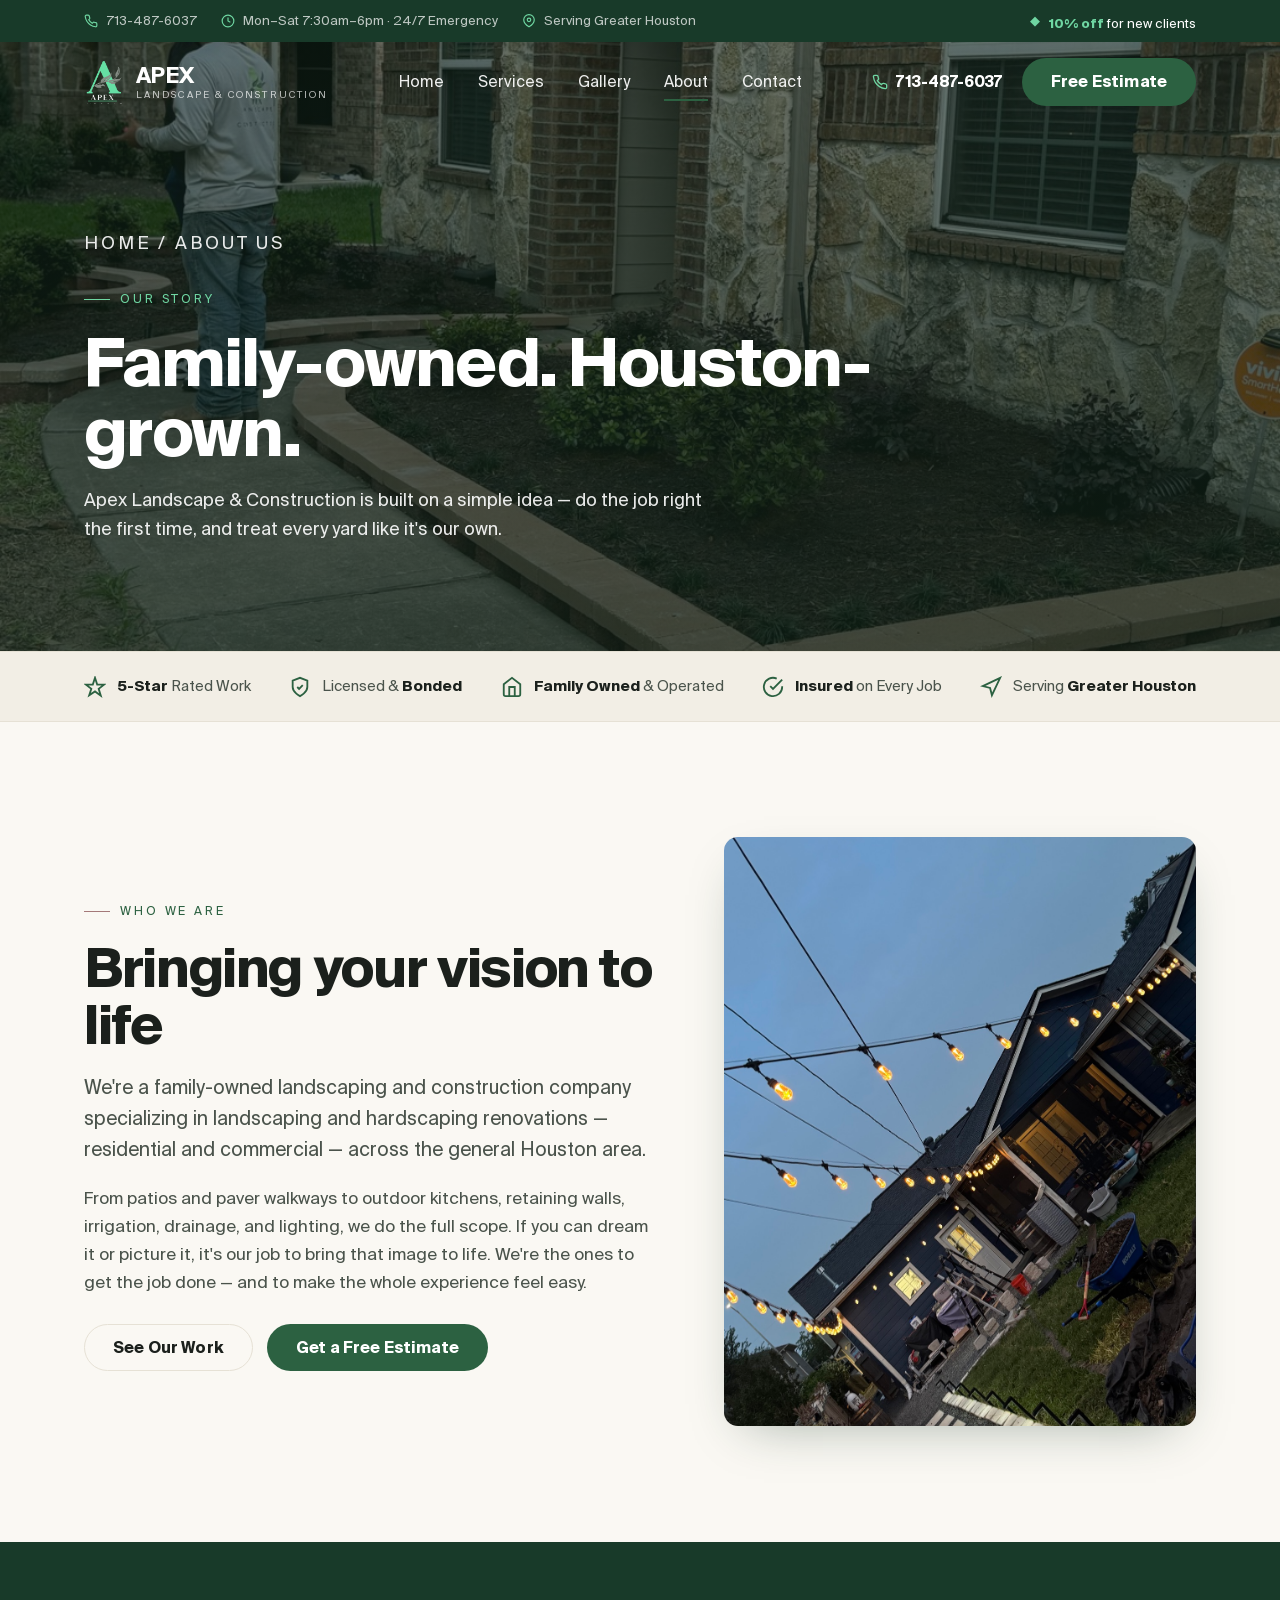
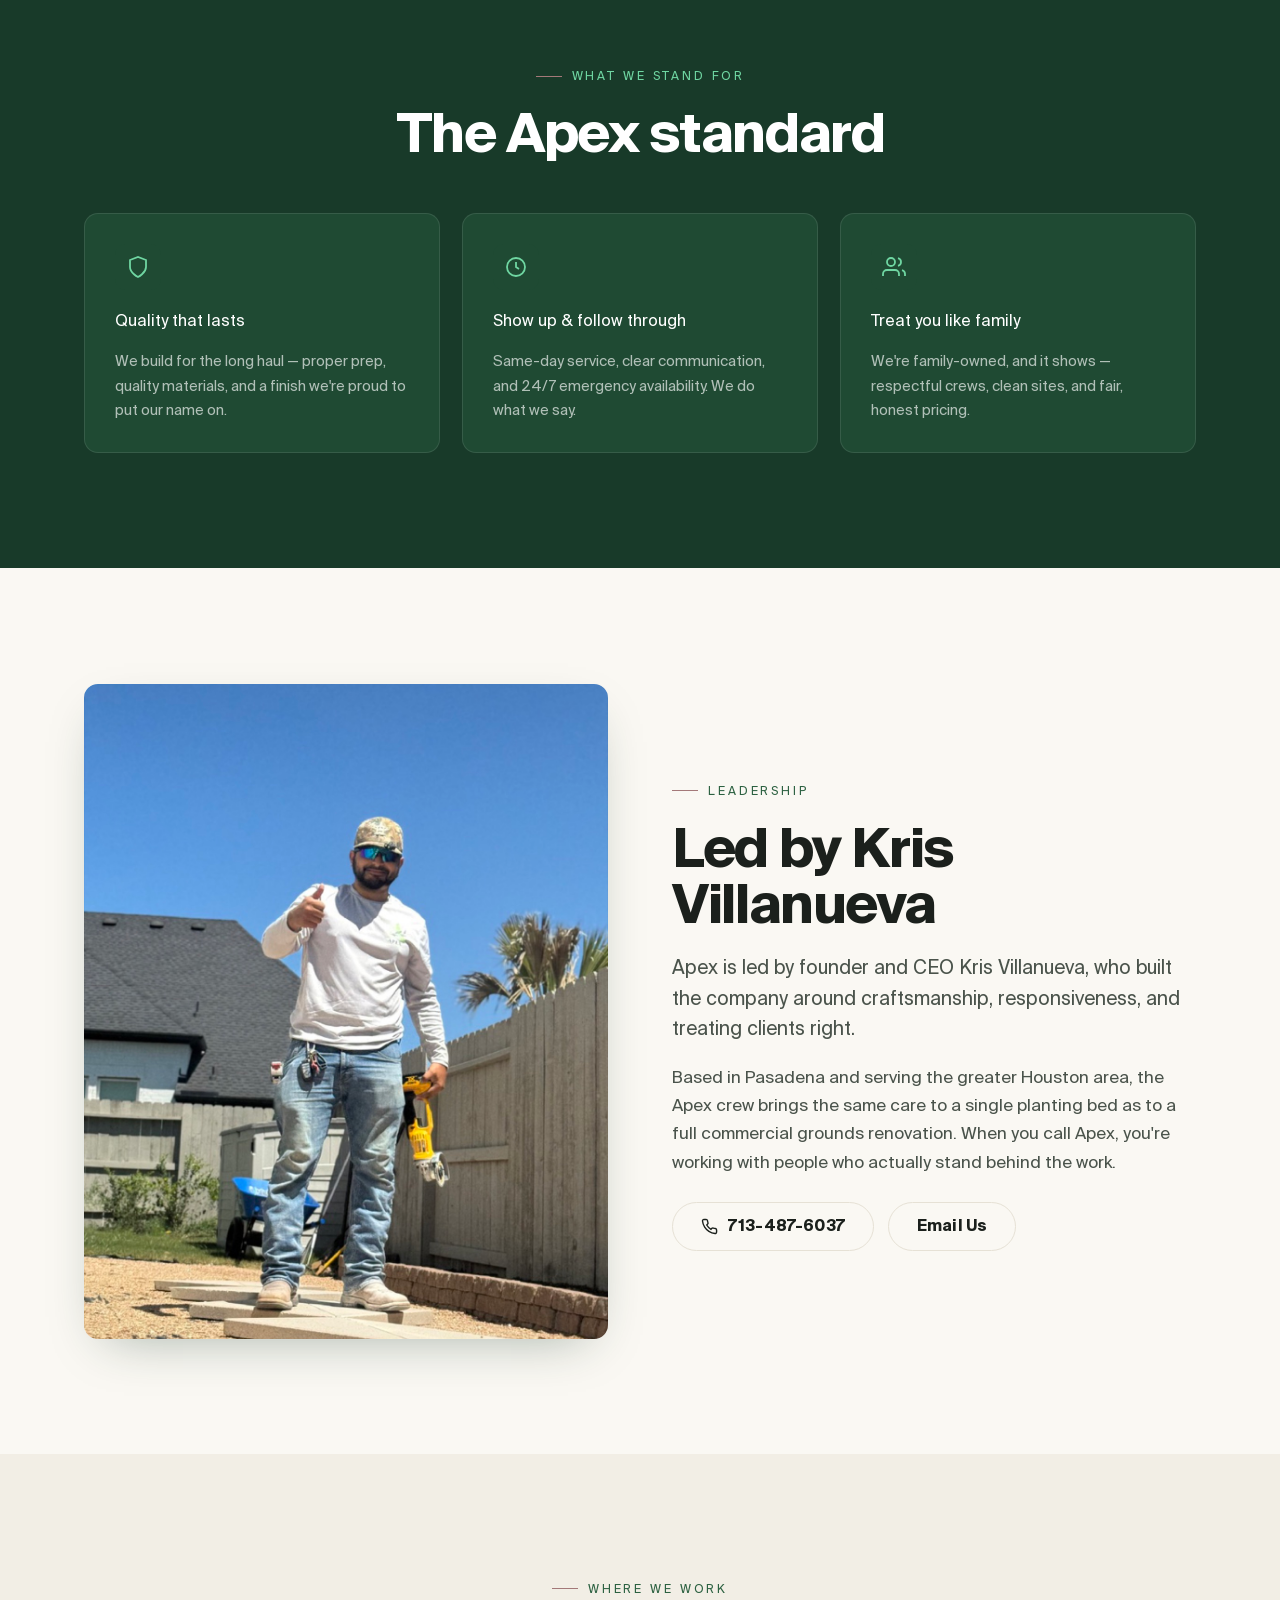
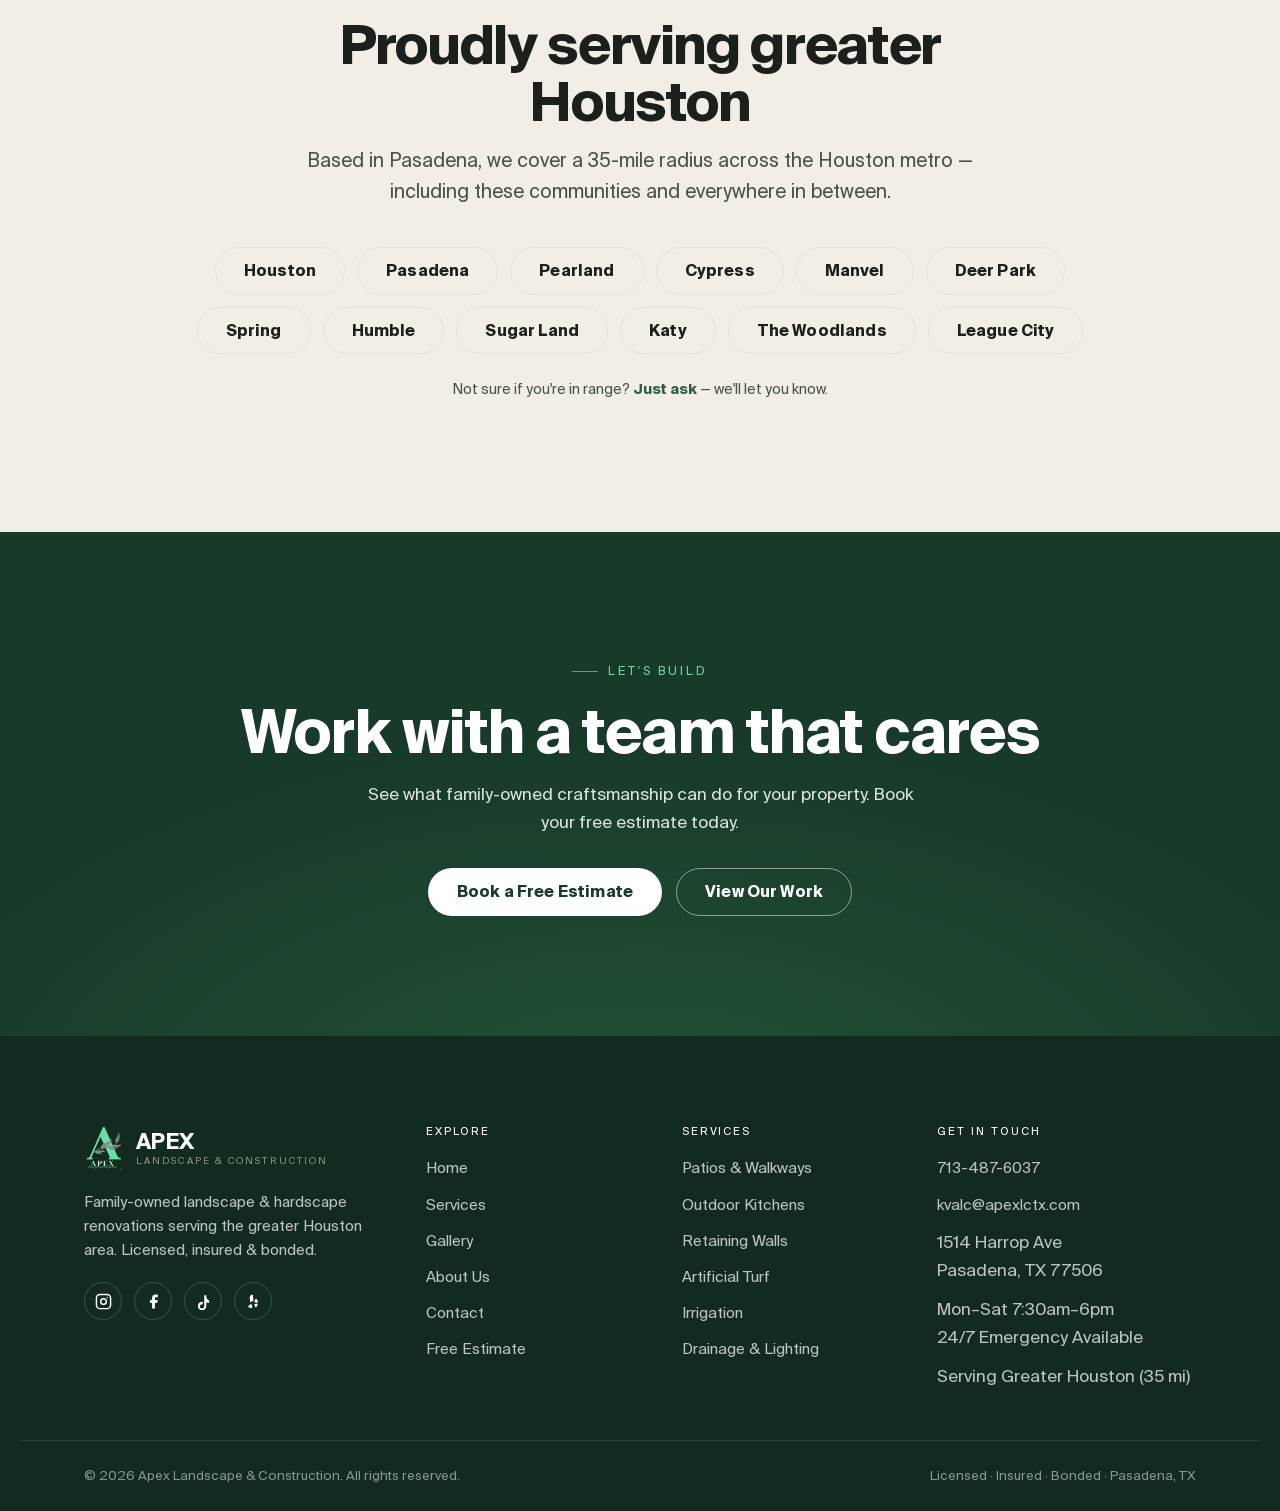
==== commit 675ebc31: "Client edit round: service deep-links, trimmed estimate form, curated gallery, unique photos, 7:30–6" ====
--- a/about.html
+++ b/about.html
@@ -14,7 +14,7 @@
   <div class="utility__inner">
     <div class="u-left">
       <span class="u-item"><svg viewBox="0 0 24 24" fill="none" stroke="currentColor" stroke-width="2"><path d="M22 16.92v3a2 2 0 0 1-2.18 2 19.79 19.79 0 0 1-8.63-3.07 19.5 19.5 0 0 1-6-6 19.79 19.79 0 0 1-3.07-8.67A2 2 0 0 1 4.11 2h3a2 2 0 0 1 2 1.72c.13.96.36 1.9.7 2.81a2 2 0 0 1-.45 2.11L8.09 9.91a16 16 0 0 0 6 6l1.27-1.27a2 2 0 0 1 2.11-.45c.9.34 1.85.57 2.81.7A2 2 0 0 1 22 16.92z"/></svg><a href="tel:+17134876037">713-487-6037</a></span>
-      <span class="u-item hide-sm"><svg viewBox="0 0 24 24" fill="none" stroke="currentColor" stroke-width="2"><circle cx="12" cy="12" r="10"/><path d="M12 6v6l4 2"/></svg>Mon–Sat 7am–7pm · 24/7 Emergency</span>
+      <span class="u-item hide-sm"><svg viewBox="0 0 24 24" fill="none" stroke="currentColor" stroke-width="2"><circle cx="12" cy="12" r="10"/><path d="M12 6v6l4 2"/></svg>Mon–Sat 7:30am–6pm · 24/7 Emergency</span>
       <span class="u-item hide-sm"><svg viewBox="0 0 24 24" fill="none" stroke="currentColor" stroke-width="2"><path d="M21 10c0 7-9 12-9 12s-9-5-9-12a9 9 0 0 1 18 0z"/><circle cx="12" cy="10" r="3"/></svg>Serving Greater Houston</span>
     </div>
     <div class="u-offer"><span class="diamond">◆</span>
@@ -47,12 +47,12 @@
 <div class="mobile-menu" id="mobileMenu">
   <button class="mm-close" aria-label="Close menu">&times;</button>
   <a href="index.html">Home</a><a href="services.html">Services</a><a href="gallery.html">Gallery</a><a href="about.html">About</a><a href="contact.html">Contact</a><a href="estimate.html">Free Estimate</a>
-  <div class="mm-contact"><a href="tel:+17134876037">713-487-6037</a><a href="mailto:kvalc@apexlctx.com">kvalc@apexlctx.com</a><span>Mon–Sat 7am–7pm · 24/7 Emergency</span></div>
+  <div class="mm-contact"><a href="tel:+17134876037">713-487-6037</a><a href="mailto:kvalc@apexlctx.com">kvalc@apexlctx.com</a><span>Mon–Sat 7:30am–6pm · 24/7 Emergency</span></div>
 </div>
 
 <!-- ============ PAGE HERO ============ -->
 <section class="phero">
-  <div class="phero__media"><img src="assets/img/projects/cypress/16.jpg" alt="Apex landscaping project"></div>
+  <div class="phero__media"><img src="assets/img/projects/cypress/15.jpg" alt="Finished paver walkway at a Cypress home"></div>
   <div class="wrap">
     <p class="crumbs"><a href="index.html">Home</a> / About Us</p>
     <span class="eyebrow">Our Story</span>
@@ -87,18 +87,8 @@
           <a href="estimate.html" class="btn btn--primary">Get a Free Estimate</a>
         </div>
       </div>
-      <div class="split__media reveal" data-d="1"><img src="assets/img/projects/cypress/05.jpg" alt="Apex team member discussing a project with a homeowner"></div>
-    </div>
-  </div>
-</section>
-
-<!-- ============ STATS ============ -->
-<section class="section--tight wrap">
-  <div class="stats reveal">
-    <div class="stat"><b>Family</b><span>Owned &amp; Operated</span></div>
-    <div class="stat"><b>35 mi</b><span>Greater Houston Radius</span></div>
-    <div class="stat"><b>5★</b><span>Rated Workmanship</span></div>
-    <div class="stat"><b>Licensed</b><span>Insured &amp; Bonded</span></div>
+      <div class="split__media reveal" data-d="1"><img src="assets/img/projects/houston/12.jpg" alt="Backyard gravel patio with string lighting in the evening"></div>
+    </div>
   </div>
 </section>
 
@@ -133,7 +123,7 @@
 <section class="section">
   <div class="wrap">
     <div class="split split--reverse">
-      <div class="split__media reveal"><img src="assets/img/projects/houston/05.jpg" alt="Finished front walkway with lighting by Apex"></div>
+      <div class="split__media reveal"><img src="assets/img/projects/manvel/08.jpg" alt="Apex crew member working on a hardscape install"></div>
       <div class="reveal" data-d="1">
         <span class="eyebrow">Leadership</span>
         <h2 class="h-lg">Led by Kris Villanueva</h2>
@@ -202,7 +192,7 @@
     </div>
     <div class="footer__col"><h4>Explore</h4><a href="index.html">Home</a><a href="services.html">Services</a><a href="gallery.html">Gallery</a><a href="about.html">About Us</a><a href="contact.html">Contact</a><a href="estimate.html">Free Estimate</a></div>
     <div class="footer__col"><h4>Services</h4><a href="services.html#patios">Patios &amp; Walkways</a><a href="services.html#kitchens">Outdoor Kitchens</a><a href="services.html#walls">Retaining Walls</a><a href="services.html#turf">Artificial Turf</a><a href="services.html#irrigation">Irrigation</a><a href="services.html#lighting">Drainage &amp; Lighting</a></div>
-    <div class="footer__col"><h4>Get In Touch</h4><a href="tel:+17134876037">713-487-6037</a><a href="mailto:kvalc@apexlctx.com">kvalc@apexlctx.com</a><span style="display:block;margin-bottom:11px">1514 Harrop Ave<br>Pasadena, TX 77506</span><span style="display:block;margin-bottom:11px">Mon–Sat 7am–7pm<br>24/7 Emergency Available</span><span style="display:block">Serving Greater Houston (35 mi)</span></div>
+    <div class="footer__col"><h4>Get In Touch</h4><a href="tel:+17134876037">713-487-6037</a><a href="mailto:kvalc@apexlctx.com">kvalc@apexlctx.com</a><span style="display:block;margin-bottom:11px">1514 Harrop Ave<br>Pasadena, TX 77506</span><span style="display:block;margin-bottom:11px">Mon–Sat 7:30am–6pm<br>24/7 Emergency Available</span><span style="display:block">Serving Greater Houston (35 mi)</span></div>
   </div>
   <div class="footer__bottom"><span>© <span data-year>2026</span> Apex Landscape &amp; Construction. All rights reserved.</span><span>Licensed · Insured · Bonded · Pasadena, TX</span></div>
 </footer>
--- a/assets/css/site.css
+++ b/assets/css/site.css
@@ -242,6 +242,7 @@
 
 /* ---------- service cards ---------- */
 .svc-grid{display:grid;grid-template-columns:repeat(3,1fr);gap:22px}
+a.svc-card{display:block;text-decoration:none;color:inherit}
 .svc-card{background:#fff;border:1px solid var(--stone);border-radius:var(--radius);
   padding:32px 28px;transition:.4s var(--ease);position:relative;overflow:hidden}
 .svc-card:hover{transform:translateY(-6px);box-shadow:var(--shadow);border-color:transparent}
@@ -576,7 +577,8 @@
   body{font-size:16px}
   .svc-grid,.tile-grid,.quote-grid,.offers,.stats,.steps{grid-template-columns:1fr}
   .form__row{grid-template-columns:1fr}
-  .masonry{columns:1}
+  .masonry{columns:2;column-gap:10px}
+  .masonry figure{margin-bottom:10px}
   .footer__top{grid-template-columns:1fr;gap:32px}
   .hero__meta{gap:14px}
   .hero{min-height:82svh}
@@ -590,3 +592,10 @@
 @media (max-width:820px){
   aside[style*="sticky"]{position:static!important;top:auto!important}
 }
+
+/* pre-filled service notice on the estimate form */
+.svc-notice{display:flex;gap:11px;align-items:flex-start;padding:14px 16px;border-radius:12px;
+  background:rgba(44,97,65,.07);border:1px solid rgba(44,97,65,.2);font-size:.94rem;color:var(--ink-soft)}
+.svc-notice[hidden]{display:none}
+.svc-notice svg{width:19px;height:19px;flex:none;color:var(--moss);margin-top:2px}
+.svc-notice b{color:var(--forest)}
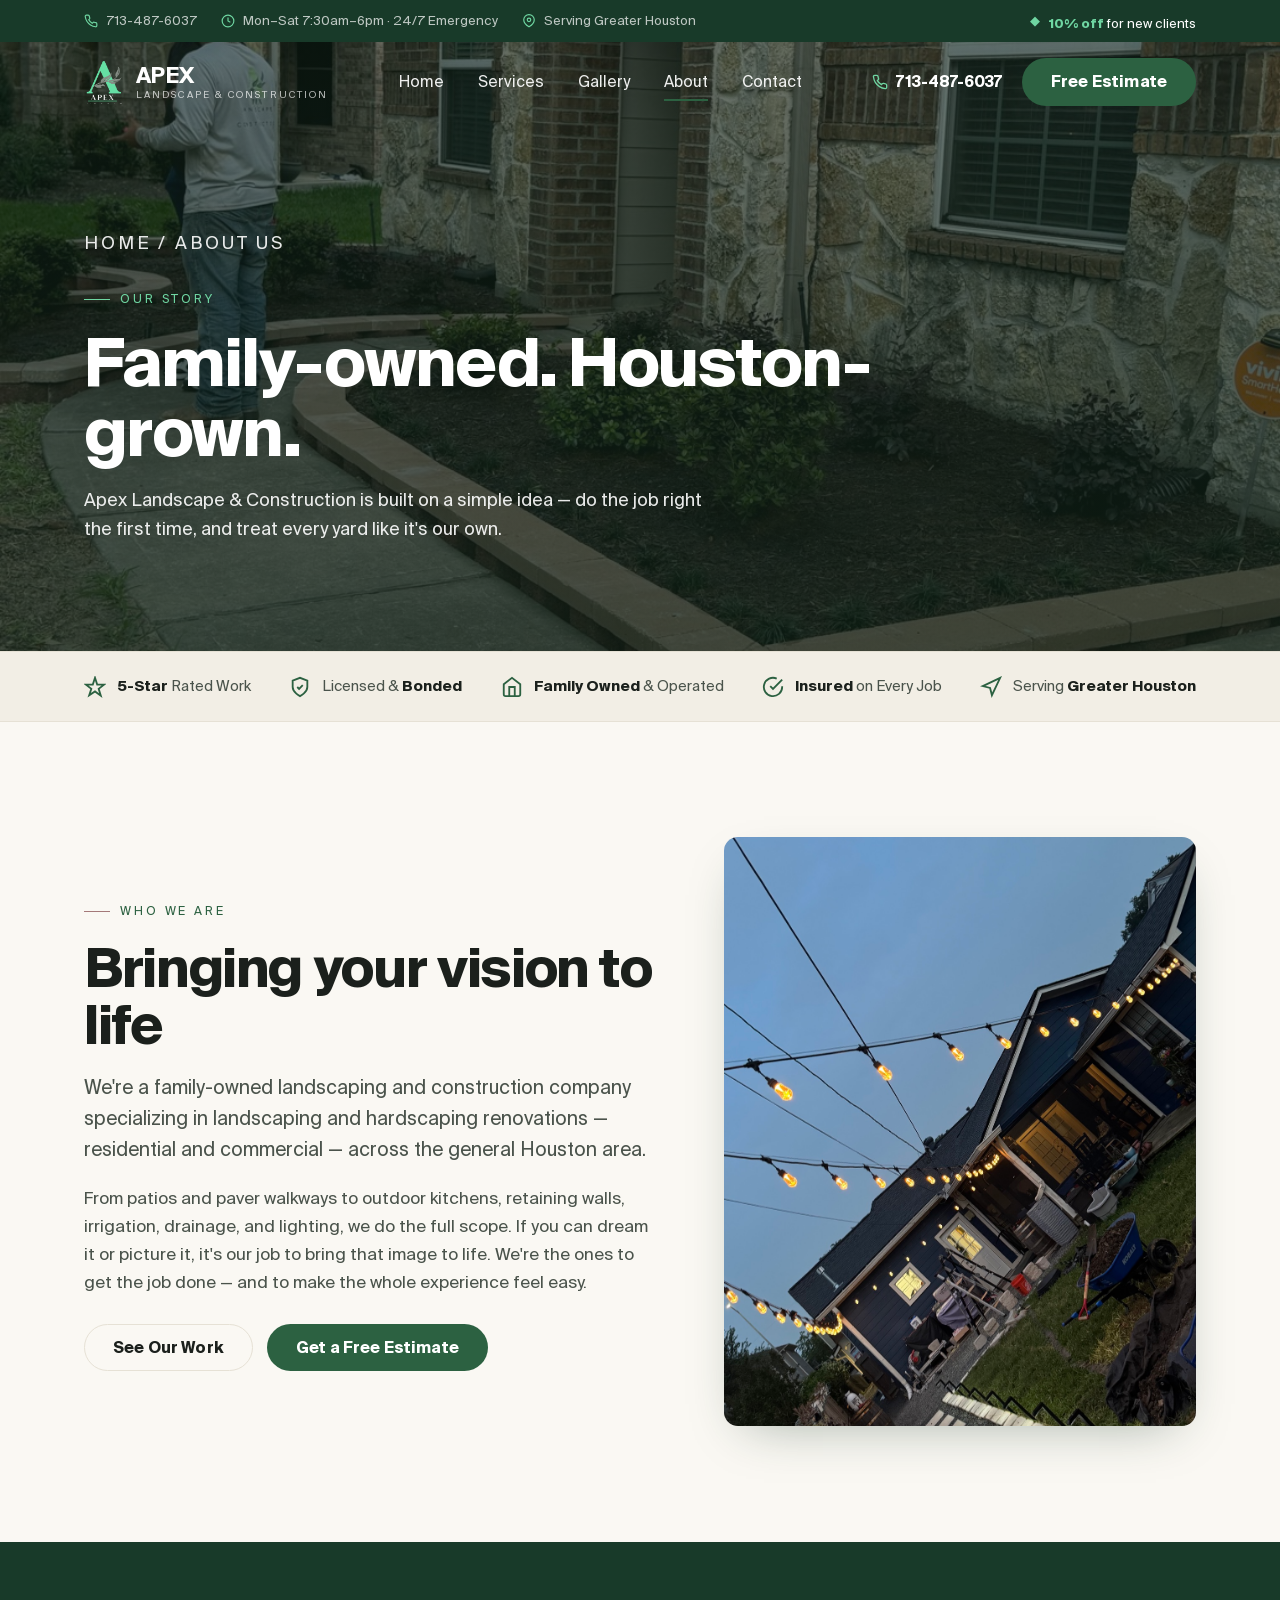
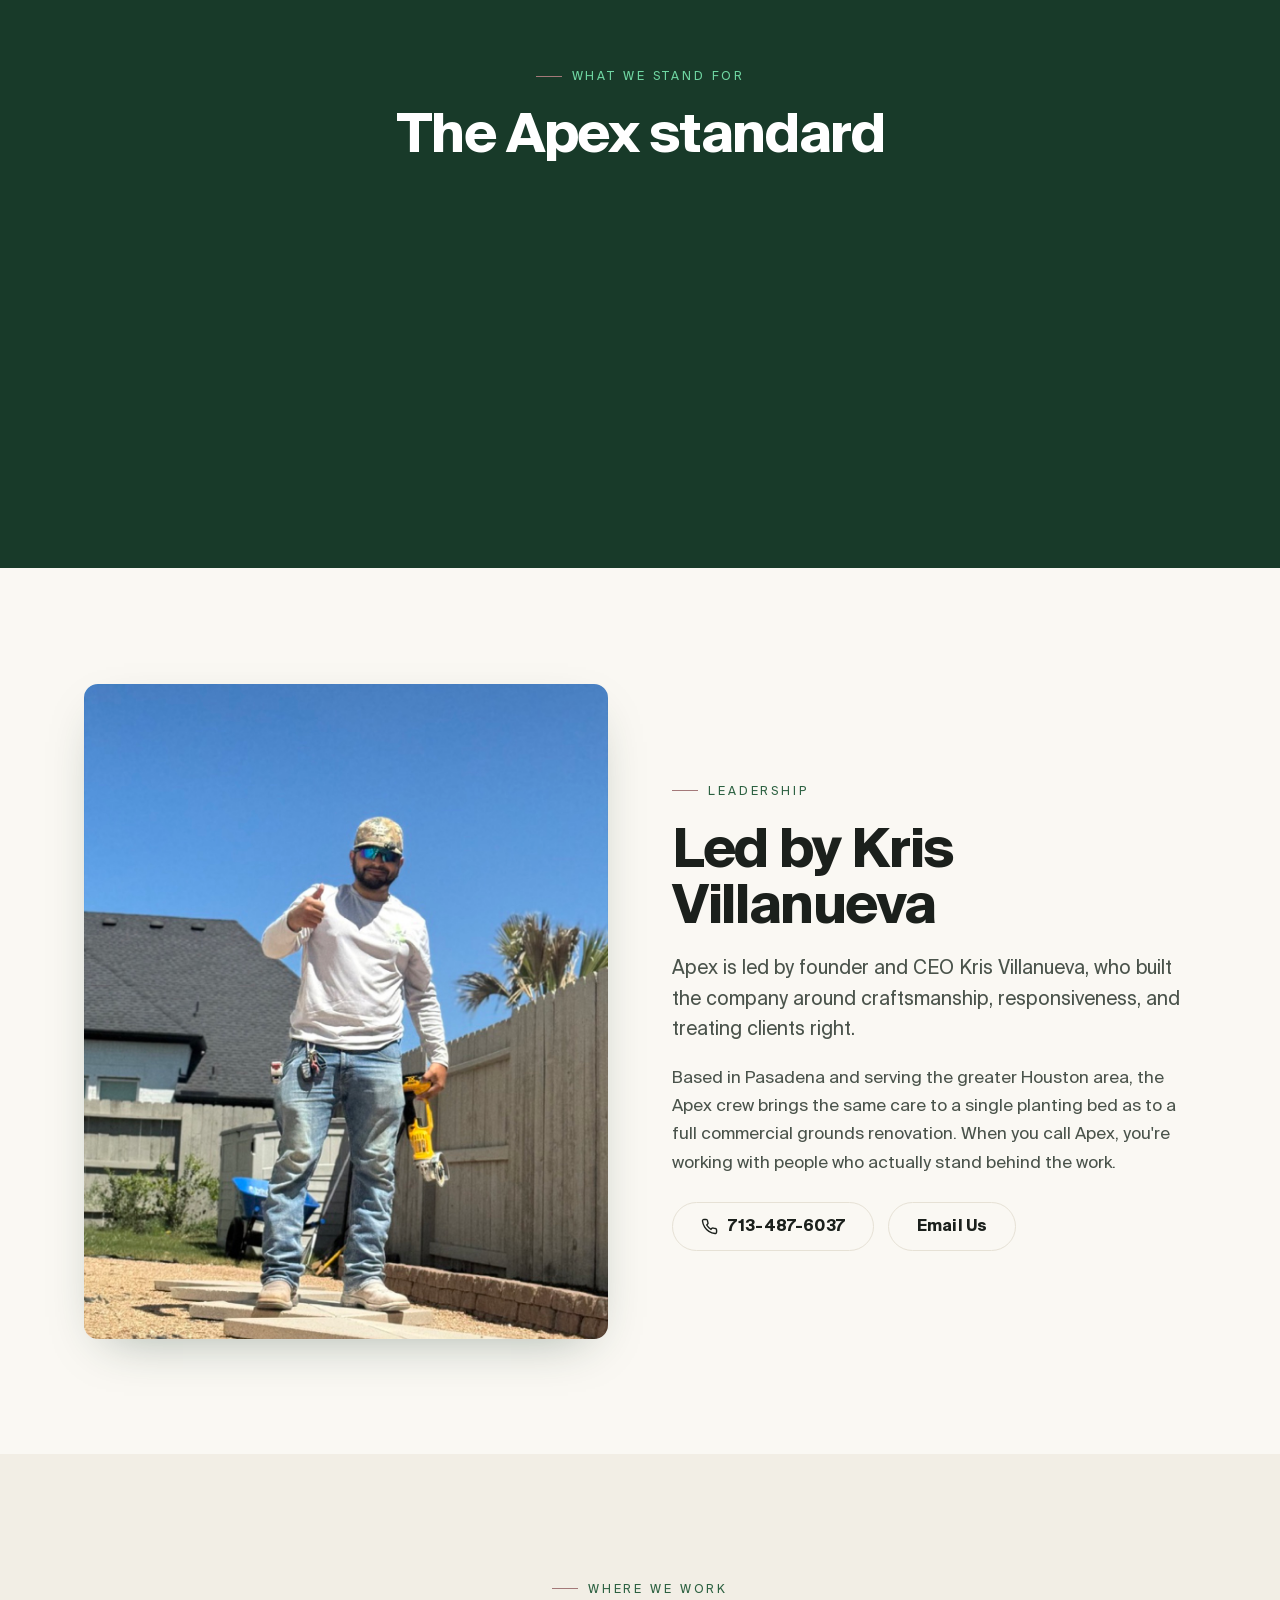
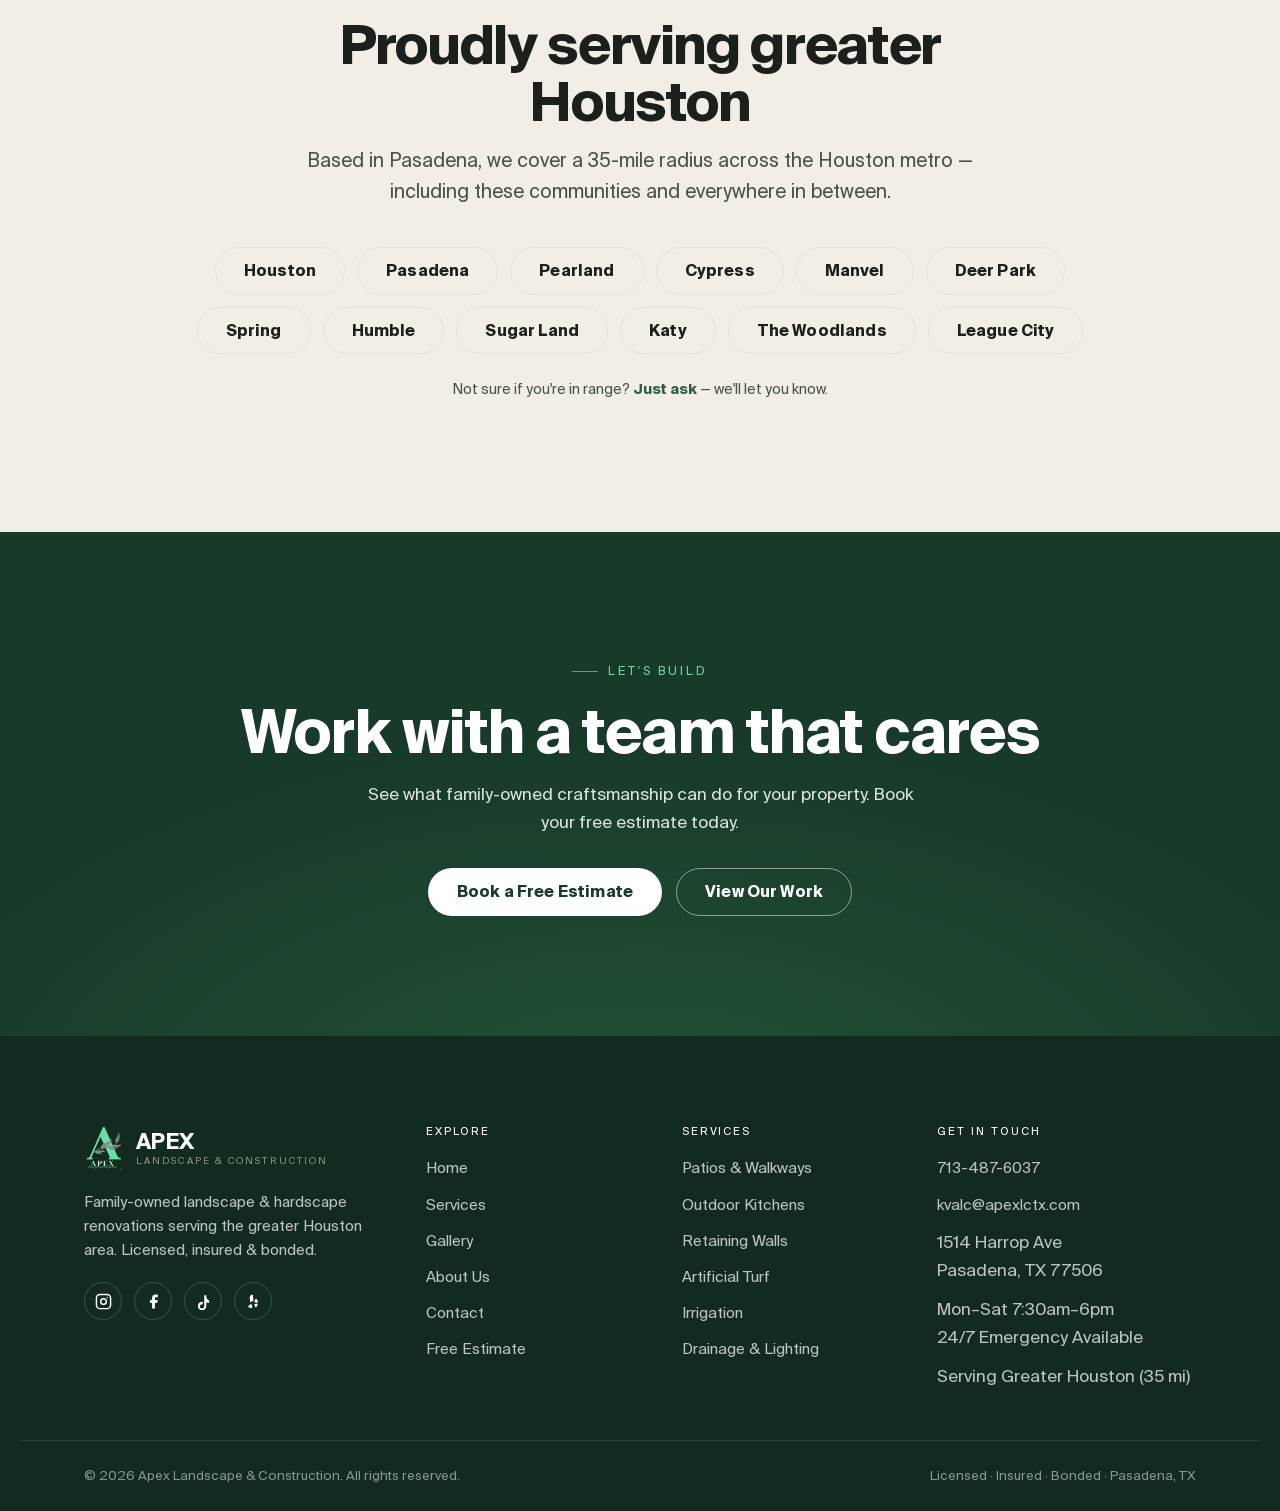
==== commit 8968b638: "SEO: add robots.txt, self-referencing canonicals, LocalBusiness JSON-LD - robots.txt (allow all + Si" ====
--- a/about.html
+++ b/about.html
@@ -3,6 +3,7 @@
 <head>
 <meta charset="UTF-8">
 <meta name="viewport" content="width=device-width, initial-scale=1">
+<link rel="canonical" href="https://www.apexlctx.com/about.html">
 <title>About Us — Apex Landscape &amp; Construction | Family-Owned, Houston</title>
 <meta name="description" content="Apex Landscape &amp; Construction is a family-owned, licensed &amp; insured landscape and hardscape company serving the greater Houston area. Meet the team behind the work.">
 <link rel="icon" type="image/png" href="assets/img/brand/favicon.png"><link rel="stylesheet" href="assets/css/site.css">
